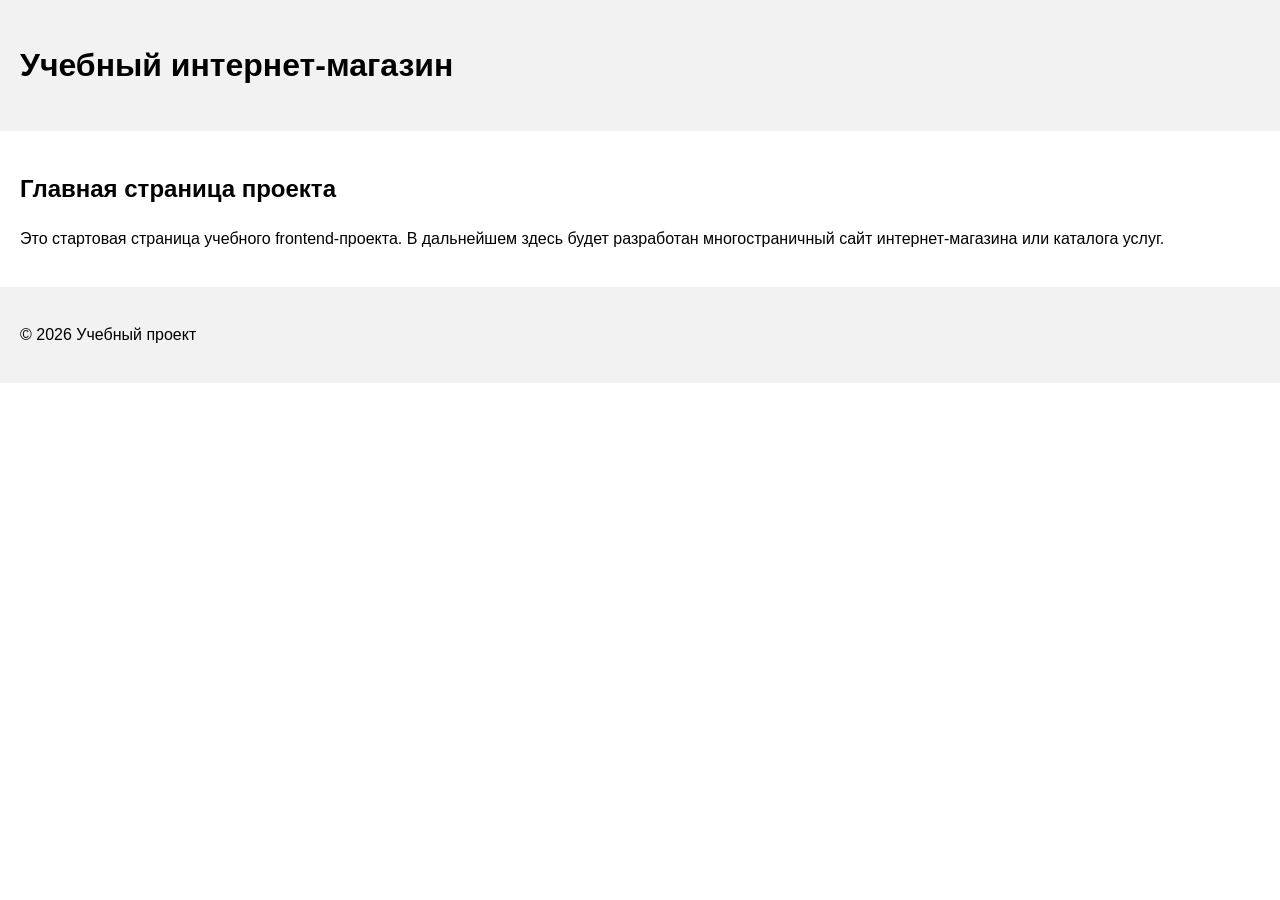
==== index.html @ 248a371c "Структура проекта" ====
<!DOCTYPE html>
<html lang="ru">
<head>
  <meta charset="UTF-8">
  <meta name="viewport" content="width=device-width, initial-scale=1.0">
  <title>Каталог товаров</title>
  <link rel="stylesheet" href="css/style.css">
</head>
<body>
  <header>
    <h1>Учебный интернет-магазин</h1>
  </header>

  <main>
    <section>
      <h2>Главная страница проекта</h2>
      <p>
        Это стартовая страница учебного frontend-проекта.
        В дальнейшем здесь будет разработан многостраничный сайт
        интернет-магазина или каталога услуг.
      </p>
    </section>
  </main>

  <footer>
    <p>&copy; 2026 Учебный проект</p>
  </footer>
</body>
</html>
---- css/style.css ----
body {
  margin: 0;
  font-family: Arial, sans-serif;
  line-height: 1.5;
}

header,
main,
footer {
  padding: 20px;
}

header {
  background-color: #f2f2f2;
}

footer {
  background-color: #f2f2f2;
}
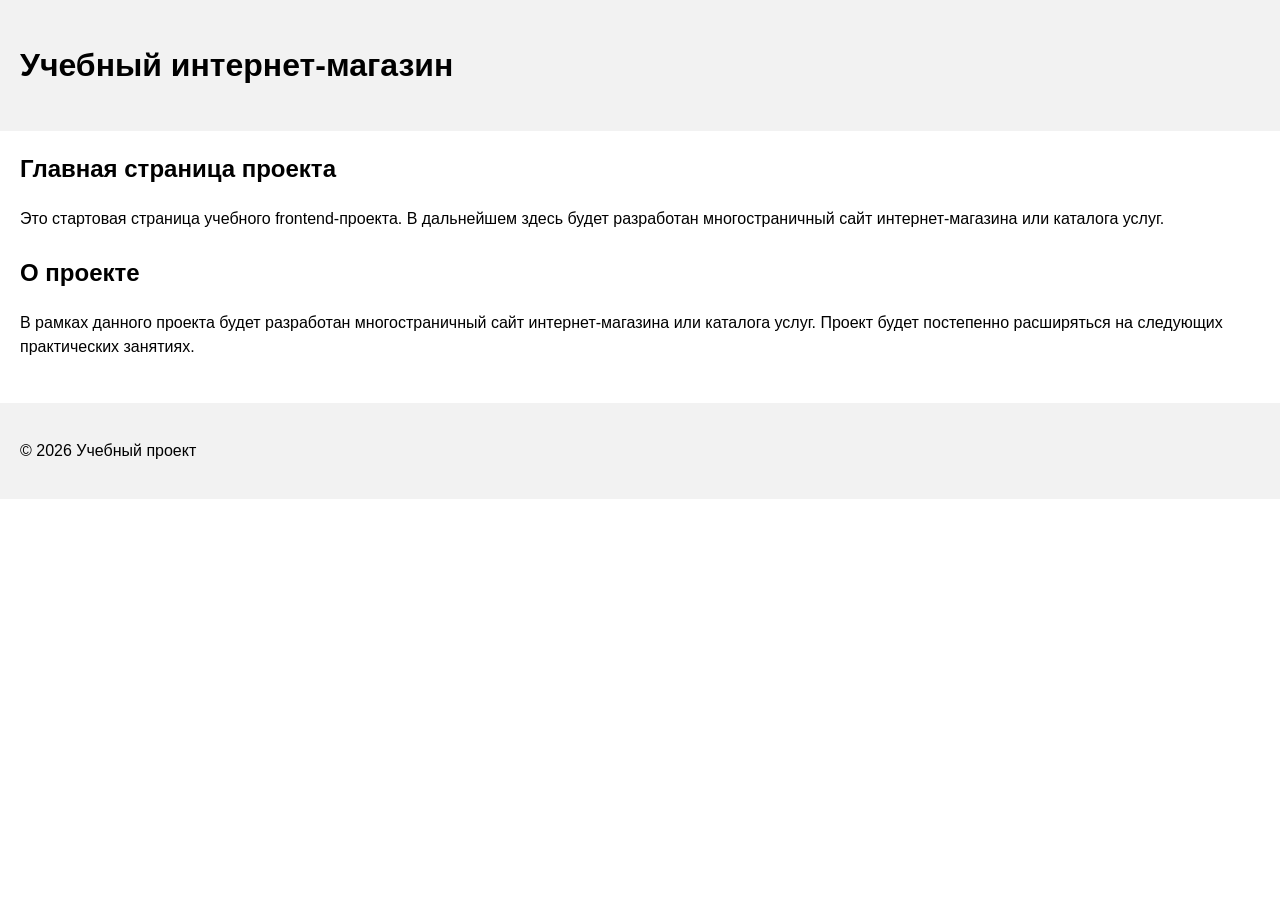
==== commit 1d51e82d: "feat: add project description section" ====
--- a/index.html
+++ b/index.html
@@ -20,6 +20,15 @@
         интернет-магазина или каталога услуг.
       </p>
     </section>
+    <section>
+      <h2>О проекте</h2>
+      <p>
+        В рамках данного проекта будет разработан многостраничный сайт
+        интернет-магазина или каталога услуг. Проект будет постепенно
+        расширяться на следующих практических занятиях.
+      </p>
+    </section>
+
   </main>
 
   <footer>
--- a/css/style.css
+++ b/css/style.css
@@ -14,6 +14,15 @@
   background-color: #f2f2f2;
 }
 
+section {
+  margin-bottom: 24px;
+}
+
+section h2 {
+  margin-top: 0;
+}
+
+
 footer {
   background-color: #f2f2f2;
 }
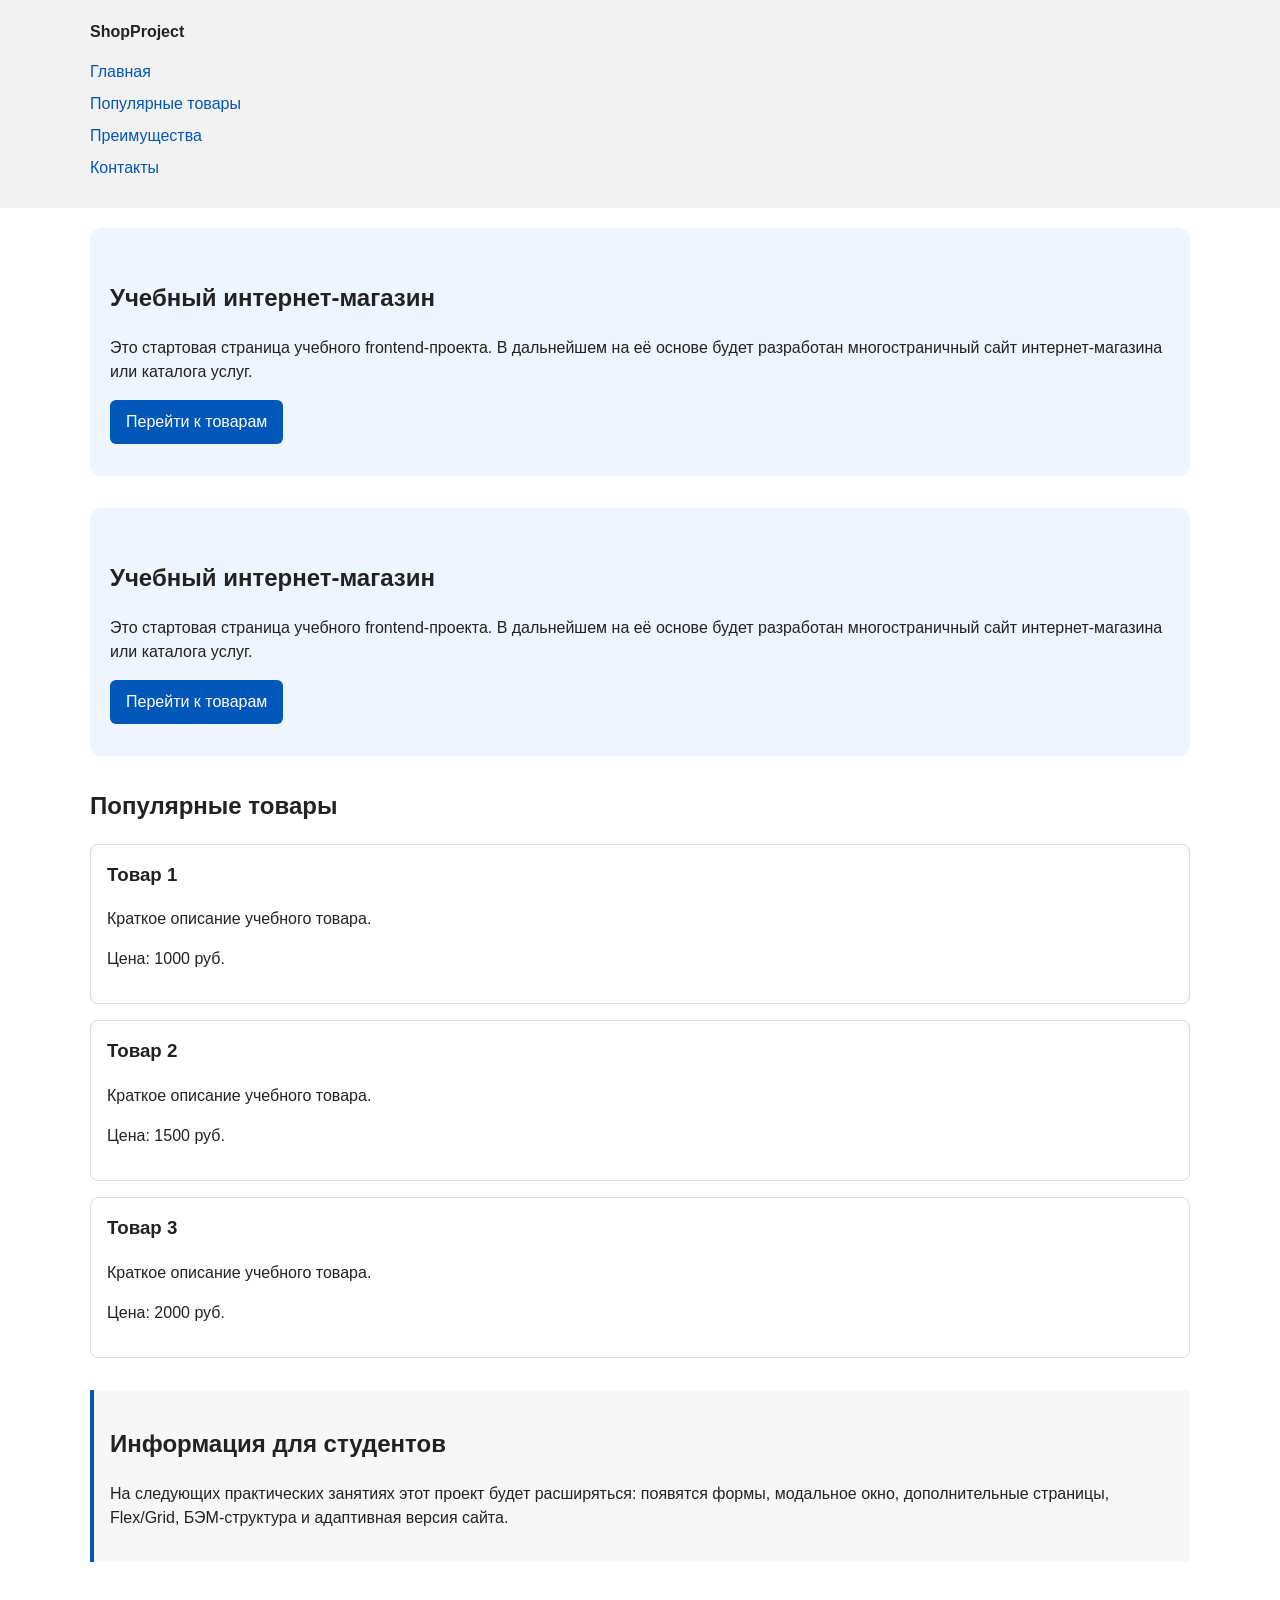
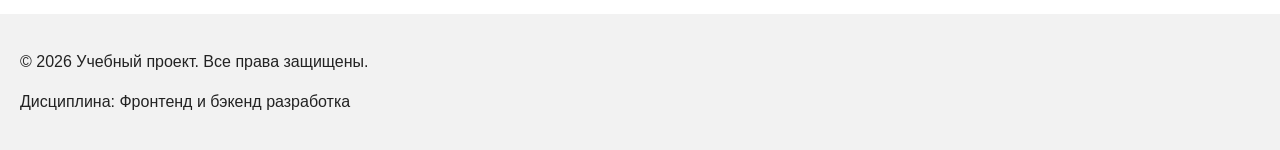
==== commit 9b2d995b: "feat: add semantic HTML structure and base CSS styles" ====
--- a/index.html
+++ b/index.html
@@ -8,31 +8,81 @@
 </head>
 <body>
   <header>
-    <h1>Учебный интернет-магазин</h1>
+  <div class="site-header">
+    <a class="site-logo" href="index.html">ShopProject</a>
+
+    <nav class="site-nav" aria-label="Основная навигация">
+      <ul class="site-nav__list">
+        <li><a href="index.html">Главная</a></li>
+        <li><a href="#popular">Популярные товары</a></li>
+        <li><a href="#advantages">Преимущества</a></li>
+        <li><a href="#contacts">Контакты</a></li>
+      </ul>
+    </nav>
+  </div>
   </header>
 
+
   <main>
-    <section>
-      <h2>Главная страница проекта</h2>
+  <!-- Основное содержимое страницы -->
+    <section class="hero">
+      <h1>Учебный интернет-магазин</h1>
       <p>
         Это стартовая страница учебного frontend-проекта.
-        В дальнейшем здесь будет разработан многостраничный сайт
+        В дальнейшем на её основе будет разработан многостраничный сайт
         интернет-магазина или каталога услуг.
       </p>
+      <a class="button" href="#popular">Перейти к товарам</a>
     </section>
-    <section>
-      <h2>О проекте</h2>
+    <section class="hero">
+      <h1>Учебный интернет-магазин</h1>
       <p>
-        В рамках данного проекта будет разработан многостраничный сайт
-        интернет-магазина или каталога услуг. Проект будет постепенно
-        расширяться на следующих практических занятиях.
+        Это стартовая страница учебного frontend-проекта.
+        В дальнейшем на её основе будет разработан многостраничный сайт
+        интернет-магазина или каталога услуг.
       </p>
+      <a class="button" href="#popular">Перейти к товарам</a>
     </section>
+    <section class="section" id="popular">
+      <h2>Популярные товары</h2>
+
+      <article class="product-card">
+        <h3>Товар 1</h3>
+        <p>Краткое описание учебного товара.</p>
+        <p>Цена: 1000 руб.</p>
+      </article>
+
+      <article class="product-card">
+        <h3>Товар 2</h3>
+        <p>Краткое описание учебного товара.</p>
+        <p>Цена: 1500 руб.</p>
+      </article>
+
+      <article class="product-card">
+        <h3>Товар 3</h3>
+        <p>Краткое описание учебного товара.</p>
+        <p>Цена: 2000 руб.</p>
+      </article>
+    </section>
+    <aside class="aside-info">
+      <h2>Информация для студентов</h2>
+      <p>
+        На следующих практических занятиях этот проект будет расширяться:
+        появятся формы, модальное окно, дополнительные страницы, Flex/Grid,
+        БЭМ-структура и адаптивная версия сайта.
+      </p>
+    </aside>
+
+
+
 
   </main>
 
-  <footer>
-    <p>&copy; 2026 Учебный проект</p>
+
+  <footer id="contacts">
+    <p>&copy; 2026 Учебный проект. Все права защищены.</p>
+    <p>Дисциплина: Фронтенд и бэкенд разработка</p>
   </footer>
+
 </body>
 </html>
--- a/css/style.css
+++ b/css/style.css
@@ -1,28 +1,173 @@
+/* 
+  Универсальное правило для всех элементов.
+  border-box делает расчёт размеров более понятным:
+  width включает content, padding и border.
+*/
+* {
+  box-sizing: border-box;
+}
+
+/*
+  Убираем стандартный внешний отступ браузера у body.
+  Без этого вокруг страницы может появиться белая рамка.
+*/
 body {
   margin: 0;
   font-family: Arial, sans-serif;
   line-height: 1.5;
+  color: #222222;
+  background-color: #ffffff;
 }
 
+
+/*
+  Задаём внутренние отступы для основных областей страницы.
+  Это делает содержимое визуально отделённым от краёв окна браузера.
+*/
 header,
 main,
 footer {
   padding: 20px;
 }
 
+/*
+  Оформляем шапку страницы.
+  Пока используется простой светло-серый фон.
+*/
 header {
   background-color: #f2f2f2;
 }
 
-section {
-  margin-bottom: 24px;
+/*
+  Оформляем подвал страницы тем же фоном,
+  чтобы визуально отделить его от основного содержимого.
+*/
+footer {
+  background-color: #f2f2f2;
 }
 
-section h2 {
+/*
+  Ограничиваем ширину содержимого шапки,
+  чтобы оно не растягивалось слишком сильно на широких экранах.
+*/
+.site-header {
+  max-width: 1100px;
+  margin: 0 auto;
+}
+
+/*
+  Оформляем текстовый логотип.
+*/
+.site-logo {
+  font-weight: bold;
+  text-decoration: none;
+  color: #222222;
+}
+
+/*
+  Убираем стандартные отступы и маркеры списка навигации.
+*/
+.site-nav__list {
+  padding: 0;
+  margin: 16px 0 0;
+  list-style: none;
+}
+
+/*
+  Добавляем расстояние между пунктами меню.
+*/
+.site-nav__list li {
+  margin-bottom: 8px;
+}
+
+/*
+  Оформляем ссылки меню.
+*/
+.site-nav__list a {
+  color: #0057b8;
+  text-decoration: none;
+}
+
+/*
+  При наведении мыши подчёркиваем ссылку.
+  Подробно состояния интерфейса будут рассмотрены в практической работе 1.7.
+*/
+.site-nav__list a:hover {
+  text-decoration: underline;
+}
+
+/*
+  Hero-блок — первый крупный блок страницы.
+  Он визуально отделяется от остальных разделов фоном и отступами.
+*/
+.hero {
+  max-width: 1100px;
+  margin: 0 auto 32px;
+  padding: 32px 20px;
+  background-color: #eef5ff;
+  border-radius: 12px;
+}
+
+/*
+  Общий класс для разделов страницы.
+*/
+.section {
+  max-width: 1100px;
+  margin: 0 auto 32px;
+}
+
+/*
+  Убираем лишний верхний отступ у заголовков разделов.
+*/
+.section h2 {
   margin-top: 0;
 }
 
+/*
+  Карточка товара — самостоятельный блок.
+  На следующих занятиях карточки будут доработаны и выстроены в сетку.
+*/
+.product-card {
+  margin-bottom: 16px;
+  padding: 16px;
+  border: 1px solid #dddddd;
+  border-radius: 8px;
+  background-color: #ffffff;
+}
 
-footer {
-  background-color: #f2f2f2;
+/*
+  Убираем лишний верхний отступ у заголовка карточки.
+*/
+.product-card h3 {
+  margin-top: 0;
 }
+
+/*
+  Пока это обычная ссылка, но визуально она оформляется как кнопка.
+*/
+.button {
+  display: inline-block;
+  padding: 10px 16px;
+  color: #ffffff;
+  background-color: #0057b8;
+  text-decoration: none;
+  border-radius: 6px;
+}
+
+/*
+  Простое состояние наведения для кнопки.
+*/
+.button:hover {
+  background-color: #003f86;
+}
+
+/*
+  Дополнительный информационный блок.
+*/
+.aside-info {
+  max-width: 1100px;
+  margin: 0 auto 32px;
+  padding: 16px;
+  border-left: 4px solid #0057b8;
+  background-color: #f7f7f7;
+}
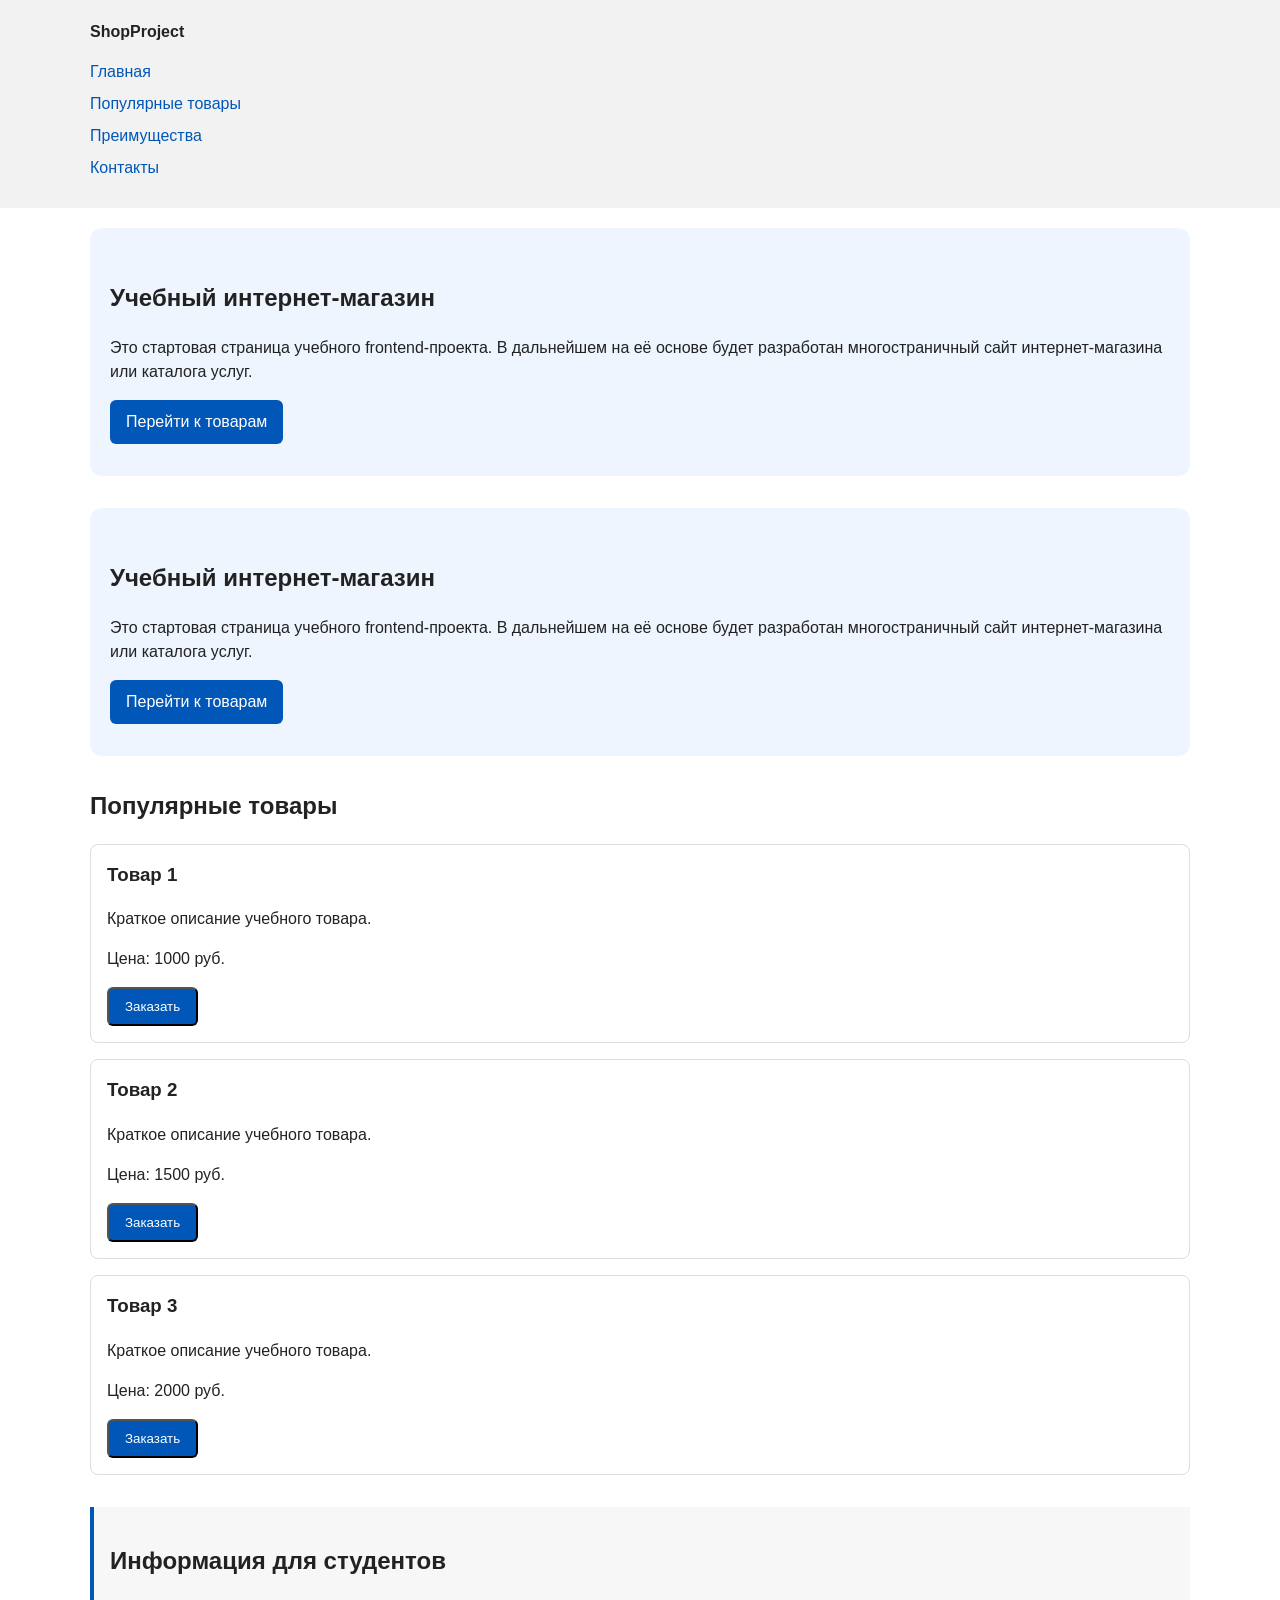
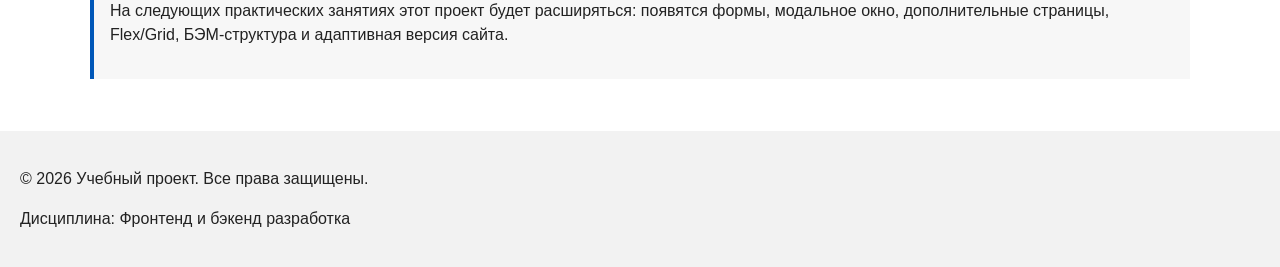
==== commit 1b6b38f1: "feat: add order form modal and validation" ====
--- a/index.html
+++ b/index.html
@@ -3,9 +3,11 @@
 <head>
   <meta charset="UTF-8">
   <meta name="viewport" content="width=device-width, initial-scale=1.0">
-  <title>Каталог товаров</title>
+  <title>Учебный интернет-магазин</title>
   <link rel="stylesheet" href="css/style.css">
+  <script src="js/main.js" defer></script>
 </head>
+
 <body>
   <header>
   <div class="site-header">
@@ -50,18 +52,30 @@
         <h3>Товар 1</h3>
         <p>Краткое описание учебного товара.</p>
         <p>Цена: 1000 руб.</p>
+        <button class="button product-card__button" type="button" data-product="Товар 1">
+          Заказать
+        </button>
+
       </article>
 
       <article class="product-card">
         <h3>Товар 2</h3>
         <p>Краткое описание учебного товара.</p>
         <p>Цена: 1500 руб.</p>
+        <button class="button product-card__button" type="button" data-product="Товар 1">
+          Заказать
+        </button>
+
       </article>
 
       <article class="product-card">
         <h3>Товар 3</h3>
         <p>Краткое описание учебного товара.</p>
         <p>Цена: 2000 руб.</p>
+        <button class="button product-card__button" type="button" data-product="Товар 1">
+          Заказать
+        </button>
+
       </article>
     </section>
     <aside class="aside-info">
@@ -83,6 +97,103 @@
     <p>&copy; 2026 Учебный проект. Все права защищены.</p>
     <p>Дисциплина: Фронтенд и бэкенд разработка</p>
   </footer>
+    <dialog class="order-dialog" id="order-dialog" aria-labelledby="order-dialog-title">
+    <h2 id="order-dialog-title">Оформление заявки</h2>
+
+    <form class="order-form" id="order-form" action="#" method="post" novalidate>
+      <input id="selected-product" name="selected-product" type="hidden">
+
+      <div class="form-field">
+        <label for="order-name">Имя</label>
+        <input
+          id="order-name"
+          name="name"
+          type="text"
+          placeholder="Введите ваше имя"
+          minlength="2"
+          autocomplete="given-name"
+          required
+        >
+      </div>
+
+      <div class="form-field">
+        <label for="order-email">E-mail</label>
+        <input
+          id="order-email"
+          name="email"
+          type="email"
+          placeholder="example@mail.ru"
+          autocomplete="email"
+          required
+        >
+      </div>
+
+      <div class="form-field">
+        <label for="order-phone">Телефон</label>
+        <input
+          id="order-phone"
+          name="phone"
+          type="tel"
+          inputmode="tel"
+          placeholder="+7 (900) 000-00-00"
+          pattern="^\+7 \(\d{3}\) \d{3}-\d{2}-\d{2}$"
+          required
+        >
+        <small>Формат: +7 (900) 000-00-00</small>
+      </div>
+
+      <div class="form-field">
+        <label for="order-date">Дата связи</label>
+        <input
+          id="order-date"
+          name="date"
+          type="date"
+        >
+      </div>
+
+      <div class="form-field">
+        <label for="order-topic">Тема заявки</label>
+        <select id="order-topic" name="topic" required>
+          <option value="">Выберите тему</option>
+          <option value="product">Заказ товара</option>
+          <option value="consultation">Консультация</option>
+          <option value="delivery">Доставка</option>
+        </select>
+      </div>
+
+      <div class="form-field">
+        <label for="order-comment">Комментарий</label>
+        <textarea
+          id="order-comment"
+          name="comment"
+          rows="4"
+          placeholder="Укажите дополнительную информацию"
+        ></textarea>
+      </div>
+
+      <div class="form-field form-field--checkbox">
+        <label>
+          <input
+            id="order-agreement"
+            name="agreement"
+            type="checkbox"
+            required
+          >
+          Я согласен на обработку данных
+        </label>
+      </div>
+
+      <div class="form-actions">
+        <button type="button" id="close-order-dialog">Закрыть</button>
+        <button type="submit">Отправить заявку</button>
+      </div>
+    </form>
+  </dialog>
+
+  <p class="success-message" id="success-message" hidden>
+    Форма успешно отправлена!
+  </p>
+
 
 </body>
 </html>
--- a/css/style.css
+++ b/css/style.css
@@ -171,3 +171,105 @@
   border-left: 4px solid #0057b8;
   background-color: #f7f7f7;
 }
+
+/*
+  Модальное окно.
+  Элемент dialog сам умеет открываться поверх страницы.
+*/
+.order-dialog {
+  width: min(100% - 32px, 560px);
+  padding: 24px;
+  border: none;
+  border-radius: 12px;
+}
+
+/*
+  Затемнение фона за модальным окном.
+*/
+.order-dialog::backdrop {
+  background-color: rgba(0, 0, 0, 0.5);
+}
+
+/*
+  Поле формы.
+  Каждый блок получает нижний отступ.
+*/
+.form-field {
+  margin-bottom: 16px;
+}
+
+/*
+  Подпись поля.
+*/
+.form-field label {
+  display: block;
+  margin-bottom: 6px;
+}
+
+/*
+  Основные поля формы.
+*/
+.form-field input,
+.form-field select,
+.form-field textarea {
+  width: 100%;
+  padding: 10px 12px;
+  border: 1px solid #cccccc;
+  border-radius: 6px;
+  font: inherit;
+}
+
+/*
+  Checkbox не должен занимать всю ширину.
+*/
+.form-field input[type="checkbox"] {
+  width: auto;
+}
+
+/*
+  Подсказка под полем телефона.
+*/
+.form-field small {
+  display: block;
+  margin-top: 4px;
+  color: #666666;
+}
+
+/*
+  Видимый фокус для клавиатурной навигации.
+*/
+.form-field input:focus-visible,
+.form-field select:focus-visible,
+.form-field textarea:focus-visible,
+.form-actions button:focus-visible {
+  outline: 2px solid #0057b8;
+  outline-offset: 2px;
+}
+
+/*
+  Подсветка ошибочных полей.
+  Атрибут aria-invalid будет добавляться через JavaScript.
+*/
+[aria-invalid="true"] {
+  border-color: #b00020;
+}
+
+/*
+  Кнопки формы.
+*/
+.form-actions {
+  display: flex;
+  gap: 12px;
+  margin-top: 20px;
+}
+
+/*
+  Сообщение об успешной отправке.
+*/
+.success-message {
+  max-width: 1100px;
+  margin: 24px auto;
+  padding: 16px;
+  border-left: 4px solid #168a2f;
+  background-color: #eefaf0;
+}
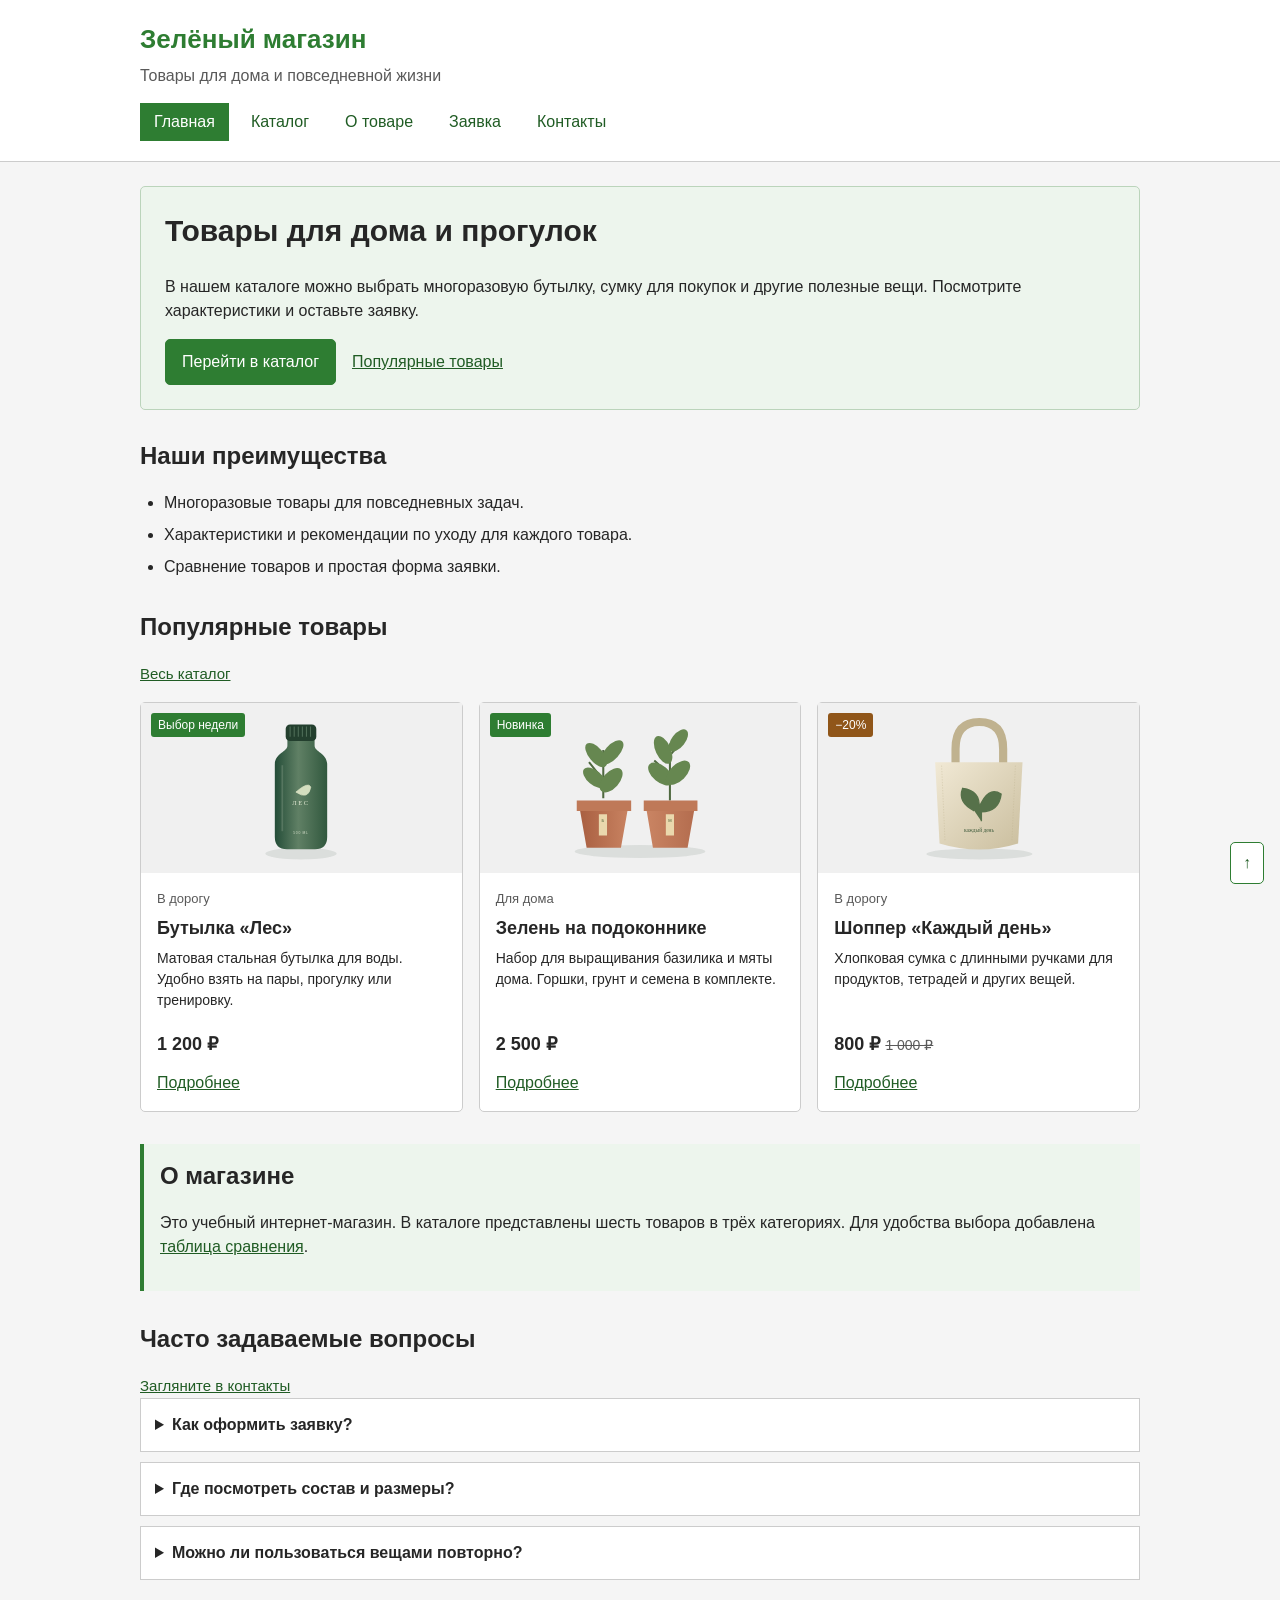
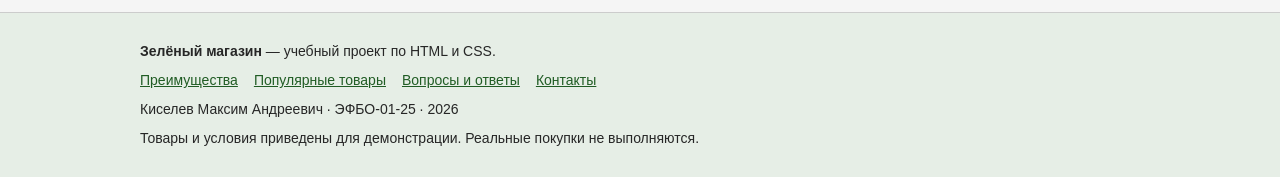
==== commit 2b7c71a0: "Добавлен сайт для контрольной работы №1" ====
--- a/index.html
+++ b/index.html
@@ -1,199 +1,160 @@
 <!DOCTYPE html>
 <html lang="ru">
-<head>
-  <meta charset="UTF-8">
-  <meta name="viewport" content="width=device-width, initial-scale=1.0">
-  <title>Учебный интернет-магазин</title>
-  <link rel="stylesheet" href="css/style.css">
-  <script src="js/main.js" defer></script>
-</head>
-
-<body>
-  <header>
-  <div class="site-header">
-    <a class="site-logo" href="index.html">ShopProject</a>
-
-    <nav class="site-nav" aria-label="Основная навигация">
-      <ul class="site-nav__list">
-        <li><a href="index.html">Главная</a></li>
-        <li><a href="#popular">Популярные товары</a></li>
-        <li><a href="#advantages">Преимущества</a></li>
-        <li><a href="#contacts">Контакты</a></li>
-      </ul>
-    </nav>
-  </div>
-  </header>
-
-
-  <main>
-  <!-- Основное содержимое страницы -->
-    <section class="hero">
-      <h1>Учебный интернет-магазин</h1>
-      <p>
-        Это стартовая страница учебного frontend-проекта.
-        В дальнейшем на её основе будет разработан многостраничный сайт
-        интернет-магазина или каталога услуг.
-      </p>
-      <a class="button" href="#popular">Перейти к товарам</a>
-    </section>
-    <section class="hero">
-      <h1>Учебный интернет-магазин</h1>
-      <p>
-        Это стартовая страница учебного frontend-проекта.
-        В дальнейшем на её основе будет разработан многостраничный сайт
-        интернет-магазина или каталога услуг.
-      </p>
-      <a class="button" href="#popular">Перейти к товарам</a>
-    </section>
-    <section class="section" id="popular">
-      <h2>Популярные товары</h2>
-
-      <article class="product-card">
-        <h3>Товар 1</h3>
-        <p>Краткое описание учебного товара.</p>
-        <p>Цена: 1000 руб.</p>
-        <button class="button product-card__button" type="button" data-product="Товар 1">
-          Заказать
-        </button>
-
-      </article>
-
-      <article class="product-card">
-        <h3>Товар 2</h3>
-        <p>Краткое описание учебного товара.</p>
-        <p>Цена: 1500 руб.</p>
-        <button class="button product-card__button" type="button" data-product="Товар 1">
-          Заказать
-        </button>
-
-      </article>
-
-      <article class="product-card">
-        <h3>Товар 3</h3>
-        <p>Краткое описание учебного товара.</p>
-        <p>Цена: 2000 руб.</p>
-        <button class="button product-card__button" type="button" data-product="Товар 1">
-          Заказать
-        </button>
-
-      </article>
-    </section>
-    <aside class="aside-info">
-      <h2>Информация для студентов</h2>
-      <p>
-        На следующих практических занятиях этот проект будет расширяться:
-        появятся формы, модальное окно, дополнительные страницы, Flex/Grid,
-        БЭМ-структура и адаптивная версия сайта.
-      </p>
-    </aside>
-
-
-
-
-  </main>
-
-
-  <footer id="contacts">
-    <p>&copy; 2026 Учебный проект. Все права защищены.</p>
-    <p>Дисциплина: Фронтенд и бэкенд разработка</p>
-  </footer>
-    <dialog class="order-dialog" id="order-dialog" aria-labelledby="order-dialog-title">
-    <h2 id="order-dialog-title">Оформление заявки</h2>
-
-    <form class="order-form" id="order-form" action="#" method="post" novalidate>
-      <input id="selected-product" name="selected-product" type="hidden">
-
-      <div class="form-field">
-        <label for="order-name">Имя</label>
-        <input
-          id="order-name"
-          name="name"
-          type="text"
-          placeholder="Введите ваше имя"
-          minlength="2"
-          autocomplete="given-name"
-          required
-        >
+  <head>
+    <meta charset="UTF-8">
+    <meta name="viewport" content="width=device-width, initial-scale=1.0">
+    <meta name="description" content="Многоразовые бутылки, сумки и вещи для дома. Учебный HTML/CSS-магазин с каталогом, характеристиками и формой заявки.">
+    <meta name="theme-color" content="#2e7d32">
+    <title>Главная — Зелёный магазин</title>
+    <link rel="icon" href="images/favicon.svg" type="image/svg+xml">
+    <link rel="stylesheet" href="css/style.css">
+    <script src="js/main.js" defer></script>
+  </head>
+  <body id="top">
+    <a class="skip-link" href="#main">Перейти к содержимому</a>
+    <header class="site-header">
+      <div class="container site-header__inner">
+        <a class="site-header__logo" href="index.html">Зелёный магазин</a>
+        <p class="site-header__description">Товары для дома и повседневной жизни</p>
+        <nav class="site-nav" aria-label="Основная навигация">
+          <ul class="site-nav__list">
+            <li class="site-nav__item">
+              <a class="site-nav__link site-nav__link--active" href="index.html" aria-current="page">Главная</a>
+            </li>
+            <li class="site-nav__item">
+              <a class="site-nav__link" href="catalog.html">Каталог</a>
+            </li>
+            <li class="site-nav__item">
+              <a class="site-nav__link" href="product.html">О товаре</a>
+            </li>
+            <li class="site-nav__item">
+              <a class="site-nav__link" href="order.html">Заявка</a>
+            </li>
+            <li class="site-nav__item">
+              <a class="site-nav__link" href="contacts.html">Контакты</a>
+            </li>
+          </ul>
+        </nav>
       </div>
-
-      <div class="form-field">
-        <label for="order-email">E-mail</label>
-        <input
-          id="order-email"
-          name="email"
-          type="email"
-          placeholder="example@mail.ru"
-          autocomplete="email"
-          required
-        >
+    </header>
+    <main class="container" id="main">
+      <section class="hero" aria-labelledby="hero-title">
+        <h1 id="hero-title">Товары для дома и прогулок</h1>
+        <p>В нашем каталоге можно выбрать многоразовую бутылку, сумку для покупок и другие полезные вещи. Посмотрите характеристики и оставьте заявку.</p>
+        <div class="hero__actions">
+          <a class="button" href="catalog.html">Перейти в каталог</a>
+          <a href="#popular">Популярные товары</a>
+        </div>
+      </section>
+      <section class="advantages" id="advantages">
+        <h2>Наши преимущества</h2>
+        <ul class="advantages__list">
+          <li>Многоразовые товары для повседневных задач.</li>
+          <li>Характеристики и рекомендации по уходу для каждого товара.</li>
+          <li>Сравнение товаров и простая форма заявки.</li>
+        </ul>
+      </section>
+      <section class="section" id="popular">
+        <div class="section__heading">
+          <div>
+            <h2>Популярные товары</h2>
+          </div>
+          <a class="text-link" href="catalog.html">Весь каталог </a>
+        </div>
+        <div class="products-grid">
+          <article class="product-card">
+            <a class="product-card__picture" href="product.html#bottle" tabindex="-1" aria-hidden="true">
+              <span class="product-card__badge">Выбор недели</span>
+              <img class="product-card__image" src="images/bottle.svg" alt="" width="600" height="500" loading="lazy">
+            </a>
+            <div class="product-card__body">
+              <p class="product-card__category">В дорогу</p>
+              <h3 class="product-card__title">
+                <a href="product.html#bottle">Бутылка «Лес»</a>
+              </h3>
+              <p class="product-card__description">Матовая стальная бутылка для воды. Удобно взять на пары, прогулку или тренировку.</p>
+              <div class="product-card__bottom">
+                <p class="product-card__price">1 200 ₽ </p>
+                <a class="product-card__link" href="product.html#bottle" aria-label="Подробнее: Бутылка «Лес»">Подробнее </a>
+              </div>
+            </div>
+          </article>
+          <article class="product-card">
+            <a class="product-card__picture" href="product.html#kit" tabindex="-1" aria-hidden="true">
+              <span class="product-card__badge">Новинка</span>
+              <img class="product-card__image" src="images/kit.svg" alt="" width="600" height="500" loading="lazy">
+            </a>
+            <div class="product-card__body">
+              <p class="product-card__category">Для дома</p>
+              <h3 class="product-card__title">
+                <a href="product.html#kit">Зелень на подоконнике</a>
+              </h3>
+              <p class="product-card__description">Набор для выращивания базилика и мяты дома. Горшки, грунт и семена в комплекте.</p>
+              <div class="product-card__bottom">
+                <p class="product-card__price">2 500 ₽ </p>
+                <a class="product-card__link" href="product.html#kit" aria-label="Подробнее: Зелень на подоконнике">Подробнее </a>
+              </div>
+            </div>
+          </article>
+          <article class="product-card product-card--discount">
+            <a class="product-card__picture" href="product.html#bag" tabindex="-1" aria-hidden="true">
+              <span class="product-card__badge">−20%</span>
+              <img class="product-card__image" src="images/bag.svg" alt="" width="600" height="500" loading="lazy">
+            </a>
+            <div class="product-card__body">
+              <p class="product-card__category">В дорогу</p>
+              <h3 class="product-card__title">
+                <a href="product.html#bag">Шоппер «Каждый день»</a>
+              </h3>
+              <p class="product-card__description">Хлопковая сумка с длинными ручками для продуктов, тетрадей и других вещей.</p>
+              <div class="product-card__bottom">
+                <p class="product-card__price">800 ₽ <del class="product-card__old-price">1 000 ₽</del>
+                </p>
+                <a class="product-card__link" href="product.html#bag" aria-label="Подробнее: Шоппер «Каждый день»">Подробнее </a>
+              </div>
+            </div>
+          </article>
+        </div>
+      </section>
+      <aside class="about" id="about">
+        <h2>О магазине</h2>
+        <p>Это учебный интернет-магазин. В каталоге представлены шесть товаров в трёх категориях. Для удобства выбора добавлена <a href="catalog.html#comparison">таблица сравнения</a>.</p>
+      </aside>
+      <section class="section faq" id="faq">
+        <div>
+          <h2>Часто задаваемые вопросы</h2>
+          <a class="text-link" href="contacts.html">Загляните в контакты</a>
+        </div>
+        <div class="faq__list">
+          <details class="faq__item">
+            <summary class="faq__question">Как оформить заявку?</summary>
+            <p>Откройте страницу «Заявка», выберите товар и заполните поля. Браузер проверит данные и покажет демонстрационное подтверждение. Покупки на этом учебном сайте не выполняются.</p>
+          </details>
+          <details class="faq__item">
+            <summary class="faq__question">Где посмотреть состав и размеры?</summary>
+            <p>Нажмите «Подробнее» у нужного товара. На странице есть описание, таблица характеристик и рекомендации по уходу.</p>
+          </details>
+          <details class="faq__item">
+            <summary class="faq__question">Можно ли пользоваться вещами повторно?</summary>
+            <p>Да, все товары в подборке рассчитаны на повторное использование. Срок службы зависит от ухода: хлопок стирают при невысокой температуре, а дерево и бамбук не замачивают.</p>
+          </details>
+        </div>
+      </section>
+    </main>
+    <footer class="site-footer" id="contacts">
+      <div class="container">
+        <p>
+          <strong>Зелёный магазин</strong> — учебный проект по HTML и CSS.</p>
+        <nav class="site-footer__nav" aria-label="Разделы главной">
+          <a href="index.html#advantages">Преимущества</a>
+          <a href="index.html#popular">Популярные товары</a>
+          <a href="index.html#faq">Вопросы и ответы</a>
+          <a href="contacts.html">Контакты</a>
+        </nav>
+        <p>Киселев Максим Андреевич · ЭФБО-01-25 · 2026</p>
+        <p>Товары и условия приведены для демонстрации. Реальные покупки не выполняются.</p>
       </div>
-
-      <div class="form-field">
-        <label for="order-phone">Телефон</label>
-        <input
-          id="order-phone"
-          name="phone"
-          type="tel"
-          inputmode="tel"
-          placeholder="+7 (900) 000-00-00"
-          pattern="^\+7 \(\d{3}\) \d{3}-\d{2}-\d{2}$"
-          required
-        >
-        <small>Формат: +7 (900) 000-00-00</small>
-      </div>
-
-      <div class="form-field">
-        <label for="order-date">Дата связи</label>
-        <input
-          id="order-date"
-          name="date"
-          type="date"
-        >
-      </div>
-
-      <div class="form-field">
-        <label for="order-topic">Тема заявки</label>
-        <select id="order-topic" name="topic" required>
-          <option value="">Выберите тему</option>
-          <option value="product">Заказ товара</option>
-          <option value="consultation">Консультация</option>
-          <option value="delivery">Доставка</option>
-        </select>
-      </div>
-
-      <div class="form-field">
-        <label for="order-comment">Комментарий</label>
-        <textarea
-          id="order-comment"
-          name="comment"
-          rows="4"
-          placeholder="Укажите дополнительную информацию"
-        ></textarea>
-      </div>
-
-      <div class="form-field form-field--checkbox">
-        <label>
-          <input
-            id="order-agreement"
-            name="agreement"
-            type="checkbox"
-            required
-          >
-          Я согласен на обработку данных
-        </label>
-      </div>
-
-      <div class="form-actions">
-        <button type="button" id="close-order-dialog">Закрыть</button>
-        <button type="submit">Отправить заявку</button>
-      </div>
-    </form>
-  </dialog>
-
-  <p class="success-message" id="success-message" hidden>
-    Форма успешно отправлена!
-  </p>
-
-
-</body>
+    </footer>
+    <a class="back-to-top" href="#top" aria-label="Вернуться наверх">↑</a>
+  </body>
 </html>
--- a/css/style.css
+++ b/css/style.css
@@ -1,275 +1,301 @@
-/* 
-  Универсальное правило для всех элементов.
-  border-box делает расчёт размеров более понятным:
-  width включает content, padding и border.
-*/
-* {
-  box-sizing: border-box;
-}
-
-/*
-  Убираем стандартный внешний отступ браузера у body.
-  Без этого вокруг страницы может появиться белая рамка.
-*/
+:root {
+  --color-primary: #2e7d32;
+  --color-primary-dark: #205c24;
+  --color-bg: #f5f5f5;
+  --color-text: #262626;
+  --color-muted: #595959;
+  --color-border: #cccccc;
+  --color-light: #edf5ed;
+  --space-sm: 8px;
+  --space-md: 16px;
+  --space-lg: 24px;
+  --radius: 5px;
+}
+
+* { box-sizing: border-box; }
 body {
   margin: 0;
   font-family: Arial, sans-serif;
+  font-size: 16px;
   line-height: 1.5;
-  color: #222222;
-  background-color: #ffffff;
-}
-
-
-/*
-  Задаём внутренние отступы для основных областей страницы.
-  Это делает содержимое визуально отделённым от краёв окна браузера.
-*/
-header,
-main,
-footer {
-  padding: 20px;
-}
-
-/*
-  Оформляем шапку страницы.
-  Пока используется простой светло-серый фон.
-*/
-header {
-  background-color: #f2f2f2;
-}
-
-/*
-  Оформляем подвал страницы тем же фоном,
-  чтобы визуально отделить его от основного содержимого.
-*/
-footer {
-  background-color: #f2f2f2;
-}
-
-/*
-  Ограничиваем ширину содержимого шапки,
-  чтобы оно не растягивалось слишком сильно на широких экранах.
-*/
-.site-header {
-  max-width: 1100px;
+  color: var(--color-text);
+  background: var(--color-bg);
+}
+h1, h2, h3 { line-height: 1.3; }
+h1 { font-size: 30px; }
+h2 { font-size: 24px; }
+h3 { font-size: 18px; }
+a { color: var(--color-primary-dark); }
+a:hover { text-decoration: none; }
+img { max-width: 100%; height: auto; }
+button, input, select, textarea { font: inherit; }
+[id] { scroll-margin-top: 20px; }
+.container {
+  max-width: 1040px;
   margin: 0 auto;
-}
-
-/*
-  Оформляем текстовый логотип.
-*/
-.site-logo {
-  font-weight: bold;
-  text-decoration: none;
-  color: #222222;
-}
-
-/*
-  Убираем стандартные отступы и маркеры списка навигации.
-*/
-.site-nav__list {
-  padding: 0;
-  margin: 16px 0 0;
-  list-style: none;
-}
-
-/*
-  Добавляем расстояние между пунктами меню.
-*/
-.site-nav__list li {
-  margin-bottom: 8px;
-}
-
-/*
-  Оформляем ссылки меню.
-*/
-.site-nav__list a {
-  color: #0057b8;
-  text-decoration: none;
-}
-
-/*
-  При наведении мыши подчёркиваем ссылку.
-  Подробно состояния интерфейса будут рассмотрены в практической работе 1.7.
-*/
-.site-nav__list a:hover {
+  padding: 0 20px;
+}
+.section { margin: 32px 0; }
+.section__heading { margin-bottom: var(--space-md); }
+.text-link { font-size: 15px; }
+.text-button {
+  padding: 8px;
+  border: 0;
+  color: var(--color-primary-dark);
+  background: transparent;
   text-decoration: underline;
-}
-
-/*
-  Hero-блок — первый крупный блок страницы.
-  Он визуально отделяется от остальных разделов фоном и отступами.
-*/
-.hero {
-  max-width: 1100px;
-  margin: 0 auto 32px;
-  padding: 32px 20px;
-  background-color: #eef5ff;
-  border-radius: 12px;
-}
-
-/*
-  Общий класс для разделов страницы.
-*/
-.section {
-  max-width: 1100px;
-  margin: 0 auto 32px;
-}
-
-/*
-  Убираем лишний верхний отступ у заголовков разделов.
-*/
-.section h2 {
-  margin-top: 0;
-}
-
-/*
-  Карточка товара — самостоятельный блок.
-  На следующих занятиях карточки будут доработаны и выстроены в сетку.
-*/
-.product-card {
-  margin-bottom: 16px;
-  padding: 16px;
-  border: 1px solid #dddddd;
-  border-radius: 8px;
-  background-color: #ffffff;
-}
-
-/*
-  Убираем лишний верхний отступ у заголовка карточки.
-*/
-.product-card h3 {
-  margin-top: 0;
-}
-
-/*
-  Пока это обычная ссылка, но визуально она оформляется как кнопка.
-*/
+  cursor: pointer;
+}
 .button {
   display: inline-block;
   padding: 10px 16px;
-  color: #ffffff;
-  background-color: #0057b8;
+  border: 1px solid var(--color-primary);
+  border-radius: var(--radius);
+  color: white;
+  background: var(--color-primary);
   text-decoration: none;
-  border-radius: 6px;
-}
-
-/*
-  Простое состояние наведения для кнопки.
-*/
-.button:hover {
-  background-color: #003f86;
-}
-
-/*
-  Дополнительный информационный блок.
-*/
-.aside-info {
-  max-width: 1100px;
-  margin: 0 auto 32px;
-  padding: 16px;
-  border-left: 4px solid #0057b8;
-  background-color: #f7f7f7;
-}
-
-/*
-  Модальное окно.
-  Элемент dialog сам умеет открываться поверх страницы.
-*/
-.order-dialog {
-  width: min(100% - 32px, 560px);
-  padding: 24px;
-  border: none;
-  border-radius: 12px;
-}
-
-/*
-  Затемнение фона за модальным окном.
-*/
-.order-dialog::backdrop {
-  background-color: rgba(0, 0, 0, 0.5);
-}
-
-/*
-  Поле формы.
-  Каждый блок получает нижний отступ.
-*/
-.form-field {
-  margin-bottom: 16px;
-}
-
-/*
-  Подпись поля.
-*/
-.form-field label {
+  cursor: pointer;
+}
+.button:hover { background: var(--color-primary-dark); }
+.button:active:not(:disabled) { background: #17451b; }
+.button:disabled { opacity: 0.55; cursor: not-allowed; }
+.button:disabled:hover { background: var(--color-primary); }
+:focus-visible {
+  outline: 3px solid var(--color-primary-dark);
+  outline-offset: 3px;
+}
+.skip-link { position: fixed; top: -100px; left: 10px; z-index: 30; }
+.skip-link:focus { top: 10px; padding: 10px; background: white; }
+
+
+.site-header {
+  padding: 20px 0;
+  border-bottom: 1px solid var(--color-border);
+  background: white;
+}
+.site-header__logo {
+  color: var(--color-primary);
+  font-size: 26px;
+  font-weight: bold;
+  text-decoration: none;
+}
+.site-header__description { margin: 5px 0 15px; color: var(--color-muted); }
+.site-nav__list {
+  display: flex;
+  flex-wrap: wrap;
+  gap: var(--space-sm);
+  margin: 0;
+  padding: 0;
+  list-style: none;
+}
+.site-nav__link { display: block; padding: 7px 14px; text-decoration: none; }
+.site-nav__link:hover { background: var(--color-light); }
+.site-nav__link--active { background: var(--color-primary); color: white; }
+.site-nav__link--active:hover { background: var(--color-primary-dark); }
+
+
+.hero {
+  margin-top: var(--space-lg);
+  padding: var(--space-lg);
+  border: 1px solid #bbd4bb;
+  border-radius: var(--radius);
+  background: var(--color-light);
+}
+.hero h1 { margin-top: 0; }
+.hero__actions { display: flex; flex-wrap: wrap; align-items: center; gap: var(--space-md); }
+.advantages { margin: 30px 0; }
+.advantages__list { padding-left: 24px; }
+.advantages__list li { margin-bottom: var(--space-sm); }
+.about, .notice {
+  padding: var(--space-md);
+  border-left: 4px solid var(--color-primary);
+  background: var(--color-light);
+  margin: var(--space-lg) 0;
+}
+.about h2, .notice h2 { margin-top: 0; }
+.faq__item {
+  padding: 14px;
+  margin-bottom: 10px;
+  border: 1px solid var(--color-border);
+  background: white;
+}
+.faq__question { cursor: pointer; font-weight: bold; }
+.faq__item p { margin-bottom: 0; }
+
+
+.products-grid {
+  display: grid;
+  grid-template-columns: repeat(3, minmax(0, 1fr));
+  gap: var(--space-md);
+}
+.product-card {
+  display: flex;
+  flex-direction: column;
+  border: 1px solid var(--color-border);
+  border-radius: var(--radius);
+  background: white;
+  min-width: 0;
+}
+.product-card:hover { border-color: var(--color-primary); }
+.product-card__picture { position: relative; display: block; background: #f0f0f0; }
+.product-card__image { display: block; width: 100%; height: 170px; object-fit: contain; }
+.product-card__badge {
+  position: absolute;
+  top: 10px;
+  left: 10px;
+  padding: 3px 7px;
+  border-radius: 3px;
+  background: var(--color-primary);
+  color: white;
+  font-size: 12px;
+}
+.product-card--discount .product-card__badge { background: #905619; }
+.product-card__body { display: flex; flex-direction: column; flex: 1; padding: var(--space-md); }
+.product-card__category { margin: 0; color: var(--color-muted); font-size: 13px; }
+.product-card__title { margin: 8px 0; }
+.product-card__title a { color: var(--color-text); text-decoration: none; }
+.product-card__description { margin: 0 0 12px; font-size: 14px; }
+.product-card__bottom { margin-top: auto; }
+.product-card__price { margin: 8px 0; font-size: 18px; font-weight: bold; }
+.product-card__old-price { color: var(--color-muted); font-size: 14px; font-weight: normal; }
+.product-card__link { display: inline-block; margin-top: 5px; }
+
+
+.breadcrumbs { margin-top: var(--space-md); font-size: 14px; }
+.breadcrumbs__list { display: flex; gap: 10px; list-style: none; margin: 0; padding: 0; }
+.breadcrumbs__list li + li::before { content: '/'; margin-right: 10px; }
+.page-heading { margin: 24px 0; }
+.catalog-layout {
+  display: grid;
+  grid-template-columns: 210px minmax(0, 1fr);
+  grid-template-areas: 'filters products';
+  gap: var(--space-lg);
+  align-items: start;
+}
+.catalog-filters {
+  grid-area: filters;
+  position: sticky;
+  top: 20px;
+  padding: var(--space-md);
+  border: 1px solid var(--color-border);
+  background: white;
+}
+.catalog-filters h2 { margin-top: 0; font-size: 20px; }
+.category-nav { display: flex; flex-direction: column; gap: 10px; margin-bottom: 20px; }
+.category-nav a { display: flex; justify-content: space-between; }
+.catalog-filters__group { margin: 0 0 16px; padding: 10px; border: 1px solid var(--color-border); }
+.catalog-filters__group label { display: block; margin: 8px 0; }
+.catalog-filters__note { font-size: 13px; color: var(--color-muted); }
+.catalog-products { grid-area: products; min-width: 0; }
+.catalog-products__intro { margin-bottom: 20px; }
+.catalog-products__intro a { display: block; }
+.catalog-category { margin-bottom: 28px; }
+.catalog-category h2 { font-size: 22px; }
+.products-grid--catalog { grid-template-columns: repeat(2, minmax(0, 1fr)); }
+
+
+.table-wrap { overflow-x: auto; }
+.data-table { width: 100%; border-collapse: collapse; background: white; font-size: 14px; }
+.data-table caption { padding: 10px 0; text-align: left; font-weight: bold; }
+.data-table th, .data-table td { border: 1px solid var(--color-border); padding: 10px; text-align: left; }
+.data-table thead { background: var(--color-light); }
+.data-table tbody th { font-weight: normal; }
+.data-table tbody tr:nth-child(even) { background: #f8f8f8; }
+.product-tabs { display: flex; flex-wrap: wrap; gap: 10px 18px; }
+.product-detail {
+  display: grid;
+  grid-template-columns: 240px minmax(0, 1fr);
+  gap: var(--space-lg);
+  margin: 24px 0;
+  padding: var(--space-lg);
+  border: 1px solid var(--color-border);
+  background: white;
+}
+.product-detail:target { border-color: var(--color-primary); }
+.product-detail__visual { position: relative; align-self: start; background: #f0f0f0; }
+.product-detail__visual img { display: block; width: 100%; height: 220px; object-fit: contain; }
+.product-detail__content { min-width: 0; }
+.product-detail__content h2 { margin-top: 0; }
+.product-detail__price { font-size: 22px; font-weight: bold; }
+.product-detail__price del { font-size: 16px; font-weight: normal; color: var(--color-muted); }
+.product-detail__actions { display: flex; flex-wrap: wrap; gap: 12px; margin-bottom: 16px; }
+
+
+.order-layout { max-width: 760px; margin-bottom: 30px; }
+.order-form { padding: var(--space-lg); border: 1px solid var(--color-border); background: white; }
+.order-form__group { margin: 0 0 20px; padding: 16px; border: 1px solid var(--color-border); min-width: 0; }
+.order-form__group legend { font-weight: bold; padding: 0 5px; }
+.order-form__field { margin-bottom: 14px; }
+.order-form__field label { display: block; margin-bottom: 5px; }
+.order-form__field input, .order-form__field select, .order-form__field textarea {
   display: block;
-  margin-bottom: 6px;
-}
-
-/*
-  Основные поля формы.
-*/
-.form-field input,
-.form-field select,
-.form-field textarea {
   width: 100%;
-  padding: 10px 12px;
-  border: 1px solid #cccccc;
-  border-radius: 6px;
-  font: inherit;
-}
-
-/*
-  Checkbox не должен занимать всю ширину.
-*/
-.form-field input[type="checkbox"] {
-  width: auto;
-}
-
-/*
-  Подсказка под полем телефона.
-*/
-.form-field small {
-  display: block;
-  margin-top: 4px;
-  color: #666666;
-}
-
-/*
-  Видимый фокус для клавиатурной навигации.
-*/
-.form-field input:focus-visible,
-.form-field select:focus-visible,
-.form-field textarea:focus-visible,
-.form-actions button:focus-visible {
-  outline: 2px solid #0057b8;
-  outline-offset: 2px;
-}
-
-/*
-  Подсветка ошибочных полей.
-  Атрибут aria-invalid будет добавляться через JavaScript.
-*/
-[aria-invalid="true"] {
-  border-color: #b00020;
-}
-
-/*
-  Кнопки формы.
-*/
-.form-actions {
-  display: flex;
-  gap: 12px;
-  margin-top: 20px;
-}
-
-/*
-  Сообщение об успешной отправке.
-*/
-.success-message {
-  max-width: 1100px;
-  margin: 24px auto;
-  padding: 16px;
-  border-left: 4px solid #168a2f;
-  background-color: #eefaf0;
-}
+  padding: 9px;
+  border: 1px solid #999999;
+  border-radius: 3px;
+  background: white;
+}
+.order-form__field input:focus, .order-form__field select:focus, .order-form__field textarea:focus { border-color: var(--color-primary); }
+.order-form__field input:user-invalid, .order-form__field select:user-invalid { border-color: #b32626; }
+.order-form__field textarea { resize: vertical; }
+.order-form__field small { font-size: 13px; color: var(--color-muted); }
+input[type='checkbox'], input[type='radio'] { accent-color: var(--color-primary); }
+.order-form__delivery { display: flex; flex-wrap: wrap; gap: 16px; margin-bottom: 16px; }
+.order-form__agreement { display: flex; align-items: flex-start; gap: 7px; }
+.order-form__note { font-size: 14px; color: var(--color-muted); }
+.order-form__actions { display: flex; flex-wrap: wrap; gap: 12px; }
+.order-summary { padding: var(--space-md); margin-top: 20px; background: var(--color-light); }
+.order-summary h2 { margin-top: 0; font-size: 22px; }
+.order-summary__steps li { margin-bottom: 8px; }
+.order-summary__steps span { margin-left: 5px; }
+
+
+.modal {
+  position: relative;
+  width: 480px;
+  max-width: calc(100% - 32px);
+  max-height: calc(100vh - 40px);
+  padding: 28px;
+  border: 2px solid var(--color-primary);
+  border-radius: var(--radius);
+  color: var(--color-text);
+  background: white;
+}
+.modal::backdrop { background: rgb(0 0 0 / 50%); }
+.modal h2 { margin-top: 12px; }
+.modal__close { position: absolute; top: 6px; right: 10px; border: 0; background: transparent; font-size: 26px; cursor: pointer; }
+.modal__note { color: var(--color-muted); }
+
+
+.contact-layout { display: grid; grid-template-columns: 1fr 1fr; gap: var(--space-lg); }
+.contact-card, .delivery-card { padding: 20px; border: 1px solid var(--color-border); background: white; }
+.contact-card h2, .delivery-card h2 { margin-top: 0; }
+.contact-card__address { display: flex; flex-direction: column; gap: 8px; margin: 20px 0; font-style: normal; }
+.contact-card__address span, .contact-card__note, .delivery-card__note { color: var(--color-muted); font-size: 14px; }
+.delivery-card__item { padding-bottom: 12px; border-bottom: 1px solid var(--color-border); }
+.site-footer { margin-top: 32px; padding: 20px 0; border-top: 1px solid var(--color-border); background: #e6eee6; font-size: 14px; }
+.site-footer p { margin: 8px 0; }
+.site-footer__nav { display: flex; flex-wrap: wrap; gap: 16px; }
+.back-to-top {
+  position: fixed;
+  bottom: 16px;
+  right: 16px;
+  z-index: 10;
+  padding: 8px 12px;
+  border: 1px solid var(--color-primary);
+  border-radius: var(--radius);
+  color: var(--color-primary-dark);
+  background: white;
+  text-decoration: none;
+}
+
+
+@media (max-width: 700px) {
+  .products-grid, .product-detail, .contact-layout { grid-template-columns: 1fr; }
+  .catalog-layout { grid-template-columns: 1fr; grid-template-areas: 'filters' 'products'; }
+  .catalog-filters { position: static; }
+  .product-detail__visual img { height: 190px; }
+  .order-form { padding: 12px; }
+  .data-table { font-size: 13px; }
+  .table-wrap .data-table { min-width: 540px; }
+}
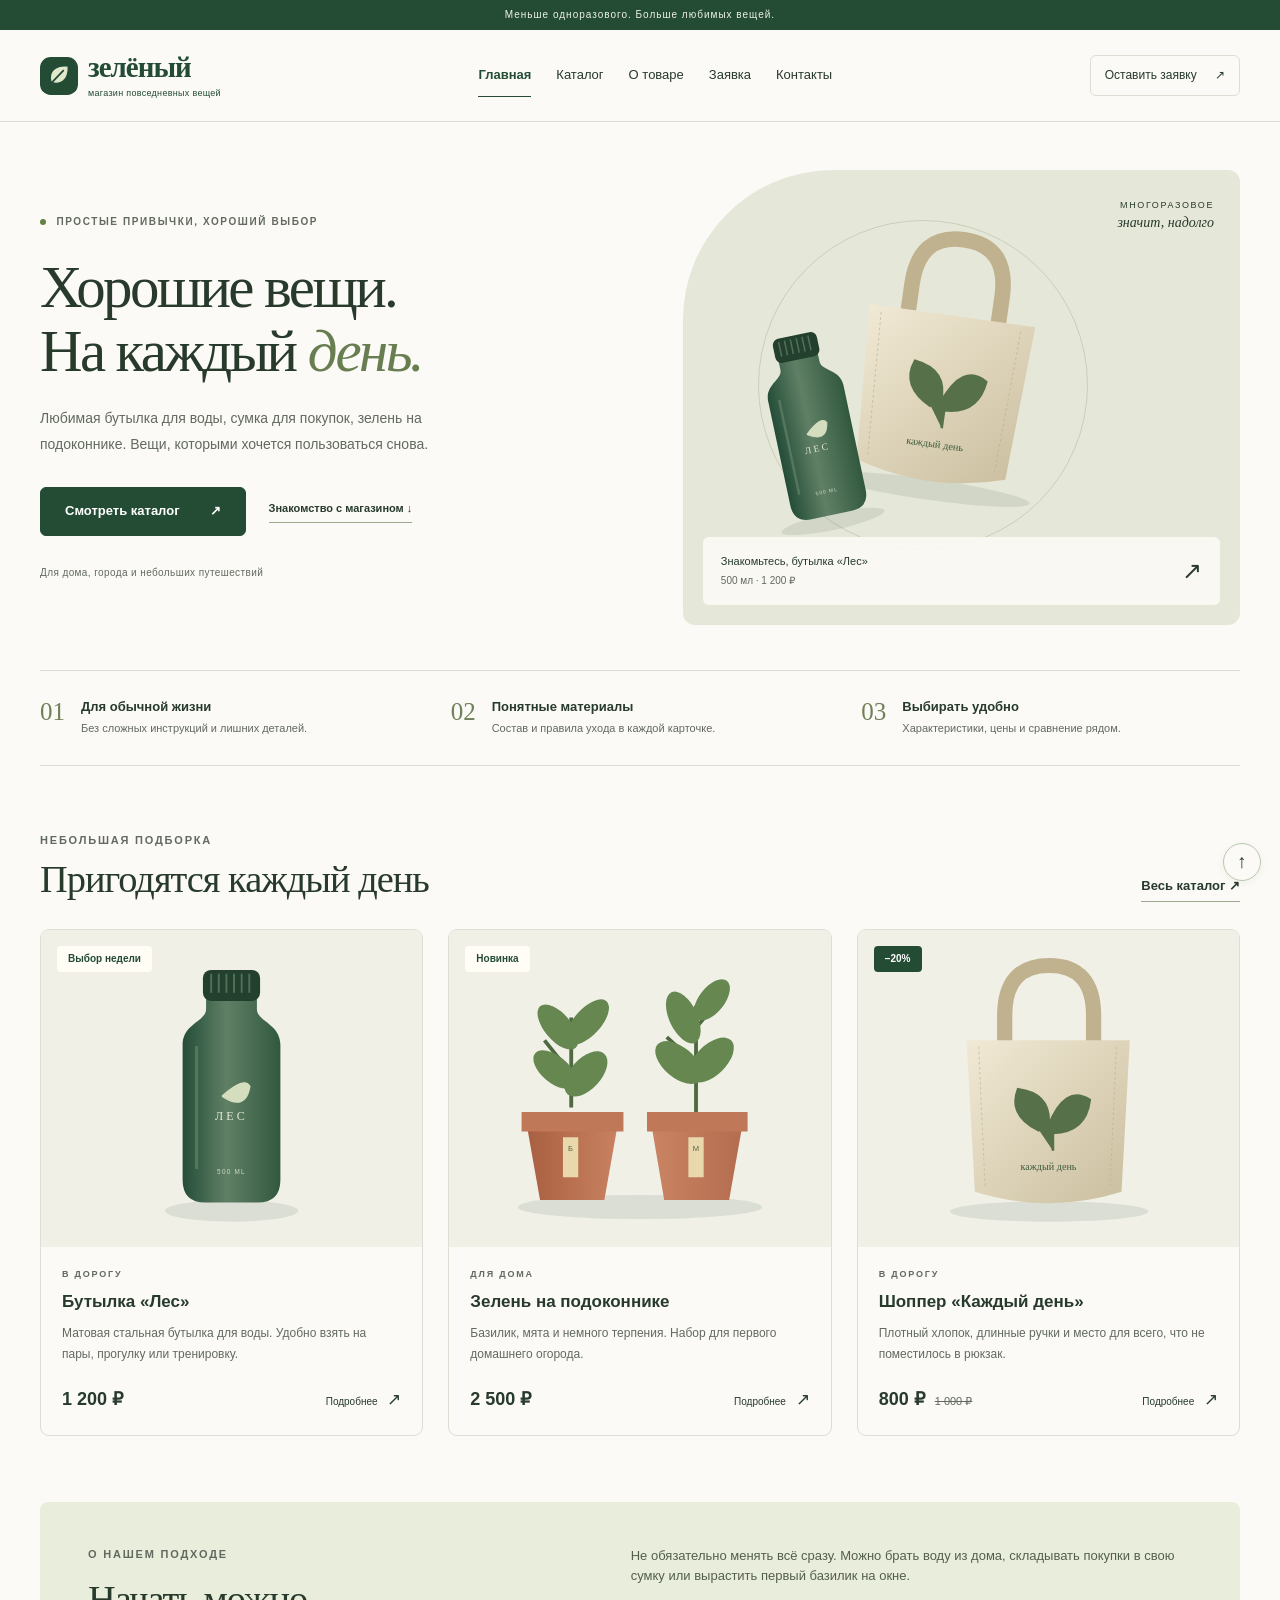
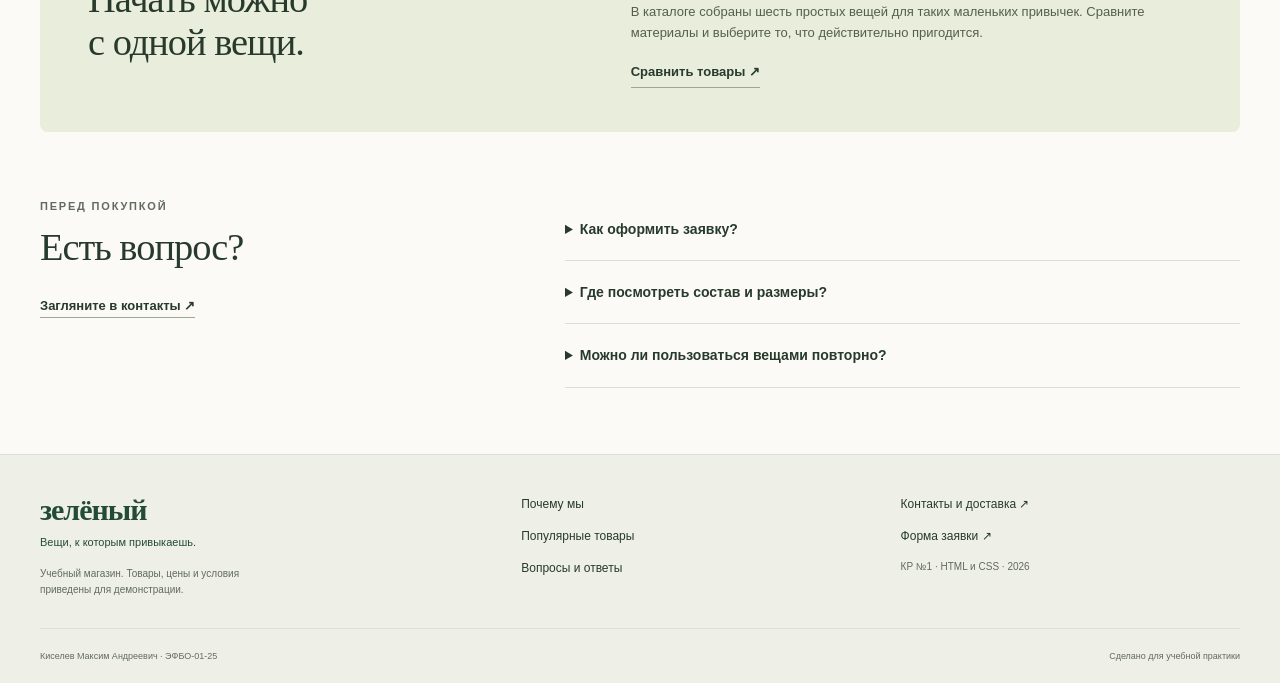
==== commit d98bbe47: "Восстановлено оформление магазина" ====
--- a/index.html
+++ b/index.html
@@ -1,160 +1,56 @@
 <!DOCTYPE html>
 <html lang="ru">
-  <head>
-    <meta charset="UTF-8">
-    <meta name="viewport" content="width=device-width, initial-scale=1.0">
-    <meta name="description" content="Многоразовые бутылки, сумки и вещи для дома. Учебный HTML/CSS-магазин с каталогом, характеристиками и формой заявки.">
-    <meta name="theme-color" content="#2e7d32">
-    <title>Главная — Зелёный магазин</title>
-    <link rel="icon" href="images/favicon.svg" type="image/svg+xml">
-    <link rel="stylesheet" href="css/style.css">
-    <script src="js/main.js" defer></script>
-  </head>
-  <body id="top">
-    <a class="skip-link" href="#main">Перейти к содержимому</a>
-    <header class="site-header">
-      <div class="container site-header__inner">
-        <a class="site-header__logo" href="index.html">Зелёный магазин</a>
-        <p class="site-header__description">Товары для дома и повседневной жизни</p>
-        <nav class="site-nav" aria-label="Основная навигация">
-          <ul class="site-nav__list">
-            <li class="site-nav__item">
-              <a class="site-nav__link site-nav__link--active" href="index.html" aria-current="page">Главная</a>
-            </li>
-            <li class="site-nav__item">
-              <a class="site-nav__link" href="catalog.html">Каталог</a>
-            </li>
-            <li class="site-nav__item">
-              <a class="site-nav__link" href="product.html">О товаре</a>
-            </li>
-            <li class="site-nav__item">
-              <a class="site-nav__link" href="order.html">Заявка</a>
-            </li>
-            <li class="site-nav__item">
-              <a class="site-nav__link" href="contacts.html">Контакты</a>
-            </li>
-          </ul>
-        </nav>
-      </div>
-    </header>
-    <main class="container" id="main">
-      <section class="hero" aria-labelledby="hero-title">
-        <h1 id="hero-title">Товары для дома и прогулок</h1>
-        <p>В нашем каталоге можно выбрать многоразовую бутылку, сумку для покупок и другие полезные вещи. Посмотрите характеристики и оставьте заявку.</p>
-        <div class="hero__actions">
-          <a class="button" href="catalog.html">Перейти в каталог</a>
-          <a href="#popular">Популярные товары</a>
-        </div>
-      </section>
-      <section class="advantages" id="advantages">
-        <h2>Наши преимущества</h2>
-        <ul class="advantages__list">
-          <li>Многоразовые товары для повседневных задач.</li>
-          <li>Характеристики и рекомендации по уходу для каждого товара.</li>
-          <li>Сравнение товаров и простая форма заявки.</li>
-        </ul>
-      </section>
-      <section class="section" id="popular">
-        <div class="section__heading">
-          <div>
-            <h2>Популярные товары</h2>
-          </div>
-          <a class="text-link" href="catalog.html">Весь каталог </a>
-        </div>
-        <div class="products-grid">
-          <article class="product-card">
-            <a class="product-card__picture" href="product.html#bottle" tabindex="-1" aria-hidden="true">
-              <span class="product-card__badge">Выбор недели</span>
-              <img class="product-card__image" src="images/bottle.svg" alt="" width="600" height="500" loading="lazy">
-            </a>
-            <div class="product-card__body">
-              <p class="product-card__category">В дорогу</p>
-              <h3 class="product-card__title">
-                <a href="product.html#bottle">Бутылка «Лес»</a>
-              </h3>
-              <p class="product-card__description">Матовая стальная бутылка для воды. Удобно взять на пары, прогулку или тренировку.</p>
-              <div class="product-card__bottom">
-                <p class="product-card__price">1 200 ₽ </p>
-                <a class="product-card__link" href="product.html#bottle" aria-label="Подробнее: Бутылка «Лес»">Подробнее </a>
-              </div>
-            </div>
-          </article>
-          <article class="product-card">
-            <a class="product-card__picture" href="product.html#kit" tabindex="-1" aria-hidden="true">
-              <span class="product-card__badge">Новинка</span>
-              <img class="product-card__image" src="images/kit.svg" alt="" width="600" height="500" loading="lazy">
-            </a>
-            <div class="product-card__body">
-              <p class="product-card__category">Для дома</p>
-              <h3 class="product-card__title">
-                <a href="product.html#kit">Зелень на подоконнике</a>
-              </h3>
-              <p class="product-card__description">Набор для выращивания базилика и мяты дома. Горшки, грунт и семена в комплекте.</p>
-              <div class="product-card__bottom">
-                <p class="product-card__price">2 500 ₽ </p>
-                <a class="product-card__link" href="product.html#kit" aria-label="Подробнее: Зелень на подоконнике">Подробнее </a>
-              </div>
-            </div>
-          </article>
-          <article class="product-card product-card--discount">
-            <a class="product-card__picture" href="product.html#bag" tabindex="-1" aria-hidden="true">
-              <span class="product-card__badge">−20%</span>
-              <img class="product-card__image" src="images/bag.svg" alt="" width="600" height="500" loading="lazy">
-            </a>
-            <div class="product-card__body">
-              <p class="product-card__category">В дорогу</p>
-              <h3 class="product-card__title">
-                <a href="product.html#bag">Шоппер «Каждый день»</a>
-              </h3>
-              <p class="product-card__description">Хлопковая сумка с длинными ручками для продуктов, тетрадей и других вещей.</p>
-              <div class="product-card__bottom">
-                <p class="product-card__price">800 ₽ <del class="product-card__old-price">1 000 ₽</del>
-                </p>
-                <a class="product-card__link" href="product.html#bag" aria-label="Подробнее: Шоппер «Каждый день»">Подробнее </a>
-              </div>
-            </div>
-          </article>
-        </div>
-      </section>
-      <aside class="about" id="about">
-        <h2>О магазине</h2>
-        <p>Это учебный интернет-магазин. В каталоге представлены шесть товаров в трёх категориях. Для удобства выбора добавлена <a href="catalog.html#comparison">таблица сравнения</a>.</p>
-      </aside>
-      <section class="section faq" id="faq">
-        <div>
-          <h2>Часто задаваемые вопросы</h2>
-          <a class="text-link" href="contacts.html">Загляните в контакты</a>
-        </div>
-        <div class="faq__list">
-          <details class="faq__item">
-            <summary class="faq__question">Как оформить заявку?</summary>
-            <p>Откройте страницу «Заявка», выберите товар и заполните поля. Браузер проверит данные и покажет демонстрационное подтверждение. Покупки на этом учебном сайте не выполняются.</p>
-          </details>
-          <details class="faq__item">
-            <summary class="faq__question">Где посмотреть состав и размеры?</summary>
-            <p>Нажмите «Подробнее» у нужного товара. На странице есть описание, таблица характеристик и рекомендации по уходу.</p>
-          </details>
-          <details class="faq__item">
-            <summary class="faq__question">Можно ли пользоваться вещами повторно?</summary>
-            <p>Да, все товары в подборке рассчитаны на повторное использование. Срок службы зависит от ухода: хлопок стирают при невысокой температуре, а дерево и бамбук не замачивают.</p>
-          </details>
-        </div>
-      </section>
-    </main>
-    <footer class="site-footer" id="contacts">
-      <div class="container">
-        <p>
-          <strong>Зелёный магазин</strong> — учебный проект по HTML и CSS.</p>
-        <nav class="site-footer__nav" aria-label="Разделы главной">
-          <a href="index.html#advantages">Преимущества</a>
-          <a href="index.html#popular">Популярные товары</a>
-          <a href="index.html#faq">Вопросы и ответы</a>
-          <a href="contacts.html">Контакты</a>
-        </nav>
-        <p>Киселев Максим Андреевич · ЭФБО-01-25 · 2026</p>
-        <p>Товары и условия приведены для демонстрации. Реальные покупки не выполняются.</p>
-      </div>
-    </footer>
-    <a class="back-to-top" href="#top" aria-label="Вернуться наверх">↑</a>
-  </body>
+<head>
+  <meta charset="UTF-8">
+  <meta name="viewport" content="width=device-width, initial-scale=1.0">
+  <meta name="description" content="Многоразовые бутылки, сумки и вещи для дома. Учебный HTML/CSS-магазин с каталогом, характеристиками и формой заявки.">
+  <meta name="theme-color" content="#244c35">
+  <title>Вещи на каждый день — Зелёный магазин</title>
+  <link rel="icon" href="images/favicon.svg" type="image/svg+xml">
+  <link rel="stylesheet" href="css/style.css">
+  <script src="js/main.js" defer></script>
+</head>
+<body id="top">
+  <a class="skip-link" href="#main">Перейти к содержимому</a>
+  <div class="announcement">Меньше одноразового. Больше любимых вещей.</div>
+  <header class="site-header">
+    <div class="container site-header__inner">
+      <a class="brand" href="index.html" aria-label="Зелёный магазин — главная"><img class="brand__icon" src="images/favicon.svg" alt="" width="40" height="40"><span>зелёный<span class="brand__caption">магазин повседневных вещей</span></span></a>
+      <nav class="site-nav" aria-label="Основная навигация"><ul class="site-nav__list"><li class="site-nav__item"><a class="site-nav__link site-nav__link--active" href="index.html" aria-current="page">Главная</a></li>
+<li class="site-nav__item"><a class="site-nav__link" href="catalog.html">Каталог</a></li>
+<li class="site-nav__item"><a class="site-nav__link" href="product.html">О товаре</a></li>
+<li class="site-nav__item"><a class="site-nav__link" href="order.html">Заявка</a></li>
+<li class="site-nav__item"><a class="site-nav__link" href="contacts.html">Контакты</a></li></ul></nav>
+      <a class="site-header__action" href="order.html">Оставить заявку <span aria-hidden="true">↗</span></a>
+    </div>
+  </header>
+  <main class="container" id="main">
+    <section class="hero" aria-labelledby="hero-title">
+      <div class="hero__content"><p class="eyebrow"><span class="status-dot"></span> Простые привычки, хороший выбор</p><h1 class="hero__title" id="hero-title">Хорошие вещи.<br>На каждый <em>день.</em></h1><p class="hero__text">Любимая бутылка для воды, сумка для покупок, зелень на подоконнике. Вещи, которыми хочется пользоваться снова.</p><div class="hero__actions"><a class="button" href="catalog.html">Смотреть каталог <span aria-hidden="true">↗</span></a><a class="text-link" href="#advantages">Знакомство с магазином ↓</a></div><p class="hero__note">Для дома, города и небольших путешествий</p></div>
+      <div class="hero__visual"><span class="hero__circle" aria-hidden="true"></span><p class="hero__stamp">МНОГОРАЗОВОЕ<br><span>значит, надолго</span></p><img class="hero__bag" src="images/bag.svg" alt="Хлопковый шоппер с рисунком растения" width="600" height="500"><img class="hero__bottle" src="images/bottle.svg" alt="Стальная бутылка зелёного цвета" width="600" height="500"><a class="hero__product" href="product.html#bottle"><span>Знакомьтесь, бутылка «Лес»<strong>500 мл · 1 200 ₽</strong></span><span aria-hidden="true">↗</span></a></div>
+    </section>
+    <section class="advantages" id="advantages" aria-labelledby="advantages-title"><h2 class="visually-hidden" id="advantages-title">Почему стоит заглянуть в каталог</h2><article class="advantages__item"><span class="advantages__number">01</span><div><h3>Для обычной жизни</h3><p>Без сложных инструкций и лишних деталей.</p></div></article><article class="advantages__item"><span class="advantages__number">02</span><div><h3>Понятные материалы</h3><p>Состав и правила ухода в каждой карточке.</p></div></article><article class="advantages__item"><span class="advantages__number">03</span><div><h3>Выбирать удобно</h3><p>Характеристики, цены и сравнение рядом.</p></div></article></section>
+    <section class="section" id="popular"><div class="section__heading"><div><p class="eyebrow">Небольшая подборка</p><h2>Пригодятся каждый день</h2></div><a class="text-link" href="catalog.html">Весь каталог <span aria-hidden="true">↗</span></a></div><div class="products-grid"><article class="product-card">
+      <a class="product-card__picture" href="product.html#bottle" tabindex="-1" aria-hidden="true"><span class="product-card__badge">Выбор недели</span><img class="product-card__image" src="images/bottle.svg" alt="" width="600" height="500" loading="lazy"></a>
+      <div class="product-card__body"><p class="eyebrow">В дорогу</p><h3 class="product-card__title"><a href="product.html#bottle">Бутылка «Лес»</a></h3><p class="product-card__description">Матовая стальная бутылка для воды. Удобно взять на пары, прогулку или тренировку.</p><div class="product-card__bottom"><p class="product-card__price">1 200 ₽ </p><a class="product-card__link" href="product.html#bottle" aria-label="Подробнее: Бутылка «Лес»">Подробнее <span aria-hidden="true">↗</span></a></div></div>
+    </article><article class="product-card">
+      <a class="product-card__picture" href="product.html#kit" tabindex="-1" aria-hidden="true"><span class="product-card__badge">Новинка</span><img class="product-card__image" src="images/kit.svg" alt="" width="600" height="500" loading="lazy"></a>
+      <div class="product-card__body"><p class="eyebrow">Для дома</p><h3 class="product-card__title"><a href="product.html#kit">Зелень на подоконнике</a></h3><p class="product-card__description">Базилик, мята и немного терпения. Набор для первого домашнего огорода.</p><div class="product-card__bottom"><p class="product-card__price">2 500 ₽ </p><a class="product-card__link" href="product.html#kit" aria-label="Подробнее: Зелень на подоконнике">Подробнее <span aria-hidden="true">↗</span></a></div></div>
+    </article><article class="product-card product-card--discount">
+      <a class="product-card__picture" href="product.html#bag" tabindex="-1" aria-hidden="true"><span class="product-card__badge">−20%</span><img class="product-card__image" src="images/bag.svg" alt="" width="600" height="500" loading="lazy"></a>
+      <div class="product-card__body"><p class="eyebrow">В дорогу</p><h3 class="product-card__title"><a href="product.html#bag">Шоппер «Каждый день»</a></h3><p class="product-card__description">Плотный хлопок, длинные ручки и место для всего, что не поместилось в рюкзак.</p><div class="product-card__bottom"><p class="product-card__price">800 ₽ <del class="product-card__old-price">1 000 ₽</del></p><a class="product-card__link" href="product.html#bag" aria-label="Подробнее: Шоппер «Каждый день»">Подробнее <span aria-hidden="true">↗</span></a></div></div>
+    </article></div></section>
+    <aside class="editorial" id="about"><div><p class="eyebrow">О нашем подходе</p><h2>Начать можно<br>с одной вещи.</h2></div><div><p>Не обязательно менять всё сразу. Можно брать воду из дома, складывать покупки в свою сумку или вырастить первый базилик на окне.</p><p>В каталоге собраны шесть простых вещей для таких маленьких привычек. Сравните материалы и выберите то, что действительно пригодится.</p><a class="text-link" href="catalog.html#comparison">Сравнить товары ↗</a></div></aside>
+    <section class="section faq" id="faq"><div><p class="eyebrow">Перед покупкой</p><h2>Есть вопрос?</h2><a class="text-link" href="contacts.html">Загляните в контакты ↗</a></div><div class="faq__list"><details class="faq__item"><summary class="faq__question">Как оформить заявку?</summary><p>Откройте страницу «Заявка», выберите товар и заполните поля. Браузер проверит данные и покажет демонстрационное подтверждение. Покупки на этом учебном сайте не выполняются.</p></details><details class="faq__item"><summary class="faq__question">Где посмотреть состав и размеры?</summary><p>Нажмите «Подробнее» у нужного товара. На странице есть описание, таблица характеристик и рекомендации по уходу.</p></details><details class="faq__item"><summary class="faq__question">Можно ли пользоваться вещами повторно?</summary><p>Да, все товары в подборке рассчитаны на повторное использование. Срок службы зависит от ухода: хлопок стирают при невысокой температуре, а дерево и бамбук не замачивают.</p></details></div></section>
+</main>
+  <footer class="site-footer" id="contacts">
+    <div class="container site-footer__inner">
+      <div><a class="brand brand--footer" href="index.html">зелёный<span class="brand__caption">Вещи, к которым привыкаешь.</span></a><p class="site-footer__note">Учебный магазин. Товары, цены и условия<br>приведены для демонстрации.</p></div>
+      <nav class="site-footer__nav" aria-label="Разделы главной"><a href="index.html#advantages">Почему мы</a><a href="index.html#popular">Популярные товары</a><a href="index.html#faq">Вопросы и ответы</a></nav>
+      <div class="site-footer__nav"><a href="contacts.html">Контакты и доставка ↗</a><a href="order.html">Форма заявки ↗</a><span>КР №1 · HTML и CSS · 2026</span></div>
+    </div>
+    <div class="container site-footer__bottom">Киселев Максим Андреевич · ЭФБО-01-25<span>Сделано для учебной практики</span></div>
+  </footer>
+  <a class="back-to-top" href="#top" aria-label="Вернуться наверх">↑</a>
+</body>
 </html>
--- a/css/style.css
+++ b/css/style.css
@@ -1,301 +1,337 @@
 :root {
-  --color-primary: #2e7d32;
-  --color-primary-dark: #205c24;
-  --color-bg: #f5f5f5;
-  --color-text: #262626;
-  --color-muted: #595959;
-  --color-border: #cccccc;
-  --color-light: #edf5ed;
+  --color-bg: #fbfaf6;
+  --color-surface: #f0f0e7;
+  --color-white: #ffffff;
+  --color-text: #273a2c;
+  --color-muted: #626a60;
+  --color-primary: #244c35;
+  --color-primary-dark: #163824;
+  --color-accent: #dce6bd;
+  --color-border: #dcdfd3;
+  --color-danger: #a52c2c;
   --space-sm: 8px;
   --space-md: 16px;
   --space-lg: 24px;
-  --radius: 5px;
-}
-
-* { box-sizing: border-box; }
-body {
-  margin: 0;
-  font-family: Arial, sans-serif;
-  font-size: 16px;
-  line-height: 1.5;
-  color: var(--color-text);
-  background: var(--color-bg);
-}
-h1, h2, h3 { line-height: 1.3; }
-h1 { font-size: 30px; }
-h2 { font-size: 24px; }
-h3 { font-size: 18px; }
-a { color: var(--color-primary-dark); }
-a:hover { text-decoration: none; }
-img { max-width: 100%; height: auto; }
+  --space-xl: 40px;
+  --radius-sm: 6px;
+  --radius-md: 14px;
+  --container-width: 1200px;
+}
+
+
+*, *::before, *::after { box-sizing: border-box; }
+html { scroll-behavior: smooth; }
+body { margin: 0; background: var(--color-bg); color: var(--color-text); font-family: Arial, Helvetica, sans-serif; font-size: 15px; line-height: 1.6; }
+h1, h2, h3, p { margin: 0; }
+h1, h2 { font-family: Georgia, 'Times New Roman', serif; font-weight: 400; line-height: 1.13; }
+h1 { font-size: clamp(36px, 4.6vw, 60px); letter-spacing: -1.8px; }
+h2 { font-size: clamp(29px, 3vw, 40px); letter-spacing: -1px; }
+h3 { font-size: 17px; line-height: 1.4; }
+a { color: inherit; text-underline-offset: 5px; }
+a:hover { color: var(--color-primary); }
+img { display: block; max-width: 100%; height: auto; }
 button, input, select, textarea { font: inherit; }
-[id] { scroll-margin-top: 20px; }
-.container {
-  max-width: 1040px;
-  margin: 0 auto;
-  padding: 0 20px;
-}
-.section { margin: 32px 0; }
-.section__heading { margin-bottom: var(--space-md); }
-.text-link { font-size: 15px; }
-.text-button {
-  padding: 8px;
-  border: 0;
-  color: var(--color-primary-dark);
-  background: transparent;
-  text-decoration: underline;
-  cursor: pointer;
-}
-.button {
-  display: inline-block;
-  padding: 10px 16px;
-  border: 1px solid var(--color-primary);
-  border-radius: var(--radius);
-  color: white;
-  background: var(--color-primary);
-  text-decoration: none;
-  cursor: pointer;
-}
-.button:hover { background: var(--color-primary-dark); }
-.button:active:not(:disabled) { background: #17451b; }
-.button:disabled { opacity: 0.55; cursor: not-allowed; }
+button, a, input, select, textarea, summary { -webkit-tap-highlight-color: transparent; }
+button { cursor: pointer; }
+:focus-visible { outline: 3px solid #657e2b; outline-offset: 5px; }
+[id] { scroll-margin-top: 125px; }
+.container { width: min(var(--container-width), calc(100% - 80px)); margin-inline: auto; }
+.visually-hidden { position: absolute; width: 1px; height: 1px; padding: 0; margin: -1px; overflow: hidden; clip-path: inset(50%); white-space: nowrap; border: 0; }
+.skip-link { position: fixed; top: -100px; left: 20px; z-index: 50; padding: 12px 20px; color: white; background: var(--color-primary); }
+.skip-link:focus { top: 12px; color: white; }
+.eyebrow { font-size: 11px; font-weight: 700; letter-spacing: 1.8px; line-height: 1.5; text-transform: uppercase; color: var(--color-muted); }
+.text-link { font-size: 13px; font-weight: 600; text-decoration: none; border-bottom: 1px solid #9aa98f; padding-bottom: 4px; }
+.text-link:hover { border-color: var(--color-primary); }
+.text-button { border: 0; padding: 7px 0; background: transparent; color: var(--color-primary); text-decoration: underline; text-underline-offset: 5px; font-size: 13px; }
+.button { display: inline-flex; align-items: center; justify-content: center; gap: 30px; min-height: 49px; padding: 13px 24px; border: 1px solid var(--color-primary); border-radius: var(--radius-sm); background: var(--color-primary); color: white; text-decoration: none; font-weight: 600; font-size: 13px; transition: background .18s, transform .18s; }
+.button:hover { background: var(--color-primary-dark); color: white; }
+.button:active:not(:disabled) { transform: translateY(1px); }
+.button:focus-visible { outline: 3px solid #657e2b; outline-offset: 4px; }
+.button:disabled { opacity: .5; cursor: not-allowed; }
 .button:disabled:hover { background: var(--color-primary); }
-:focus-visible {
-  outline: 3px solid var(--color-primary-dark);
-  outline-offset: 3px;
-}
-.skip-link { position: fixed; top: -100px; left: 10px; z-index: 30; }
-.skip-link:focus { top: 10px; padding: 10px; background: white; }
-
-
-.site-header {
-  padding: 20px 0;
-  border-bottom: 1px solid var(--color-border);
-  background: white;
-}
-.site-header__logo {
-  color: var(--color-primary);
-  font-size: 26px;
-  font-weight: bold;
-  text-decoration: none;
-}
-.site-header__description { margin: 5px 0 15px; color: var(--color-muted); }
-.site-nav__list {
-  display: flex;
-  flex-wrap: wrap;
-  gap: var(--space-sm);
-  margin: 0;
-  padding: 0;
-  list-style: none;
-}
-.site-nav__link { display: block; padding: 7px 14px; text-decoration: none; }
-.site-nav__link:hover { background: var(--color-light); }
-.site-nav__link--active { background: var(--color-primary); color: white; }
-.site-nav__link--active:hover { background: var(--color-primary-dark); }
-
-
-.hero {
-  margin-top: var(--space-lg);
-  padding: var(--space-lg);
-  border: 1px solid #bbd4bb;
-  border-radius: var(--radius);
-  background: var(--color-light);
-}
-.hero h1 { margin-top: 0; }
-.hero__actions { display: flex; flex-wrap: wrap; align-items: center; gap: var(--space-md); }
-.advantages { margin: 30px 0; }
-.advantages__list { padding-left: 24px; }
-.advantages__list li { margin-bottom: var(--space-sm); }
-.about, .notice {
-  padding: var(--space-md);
-  border-left: 4px solid var(--color-primary);
-  background: var(--color-light);
-  margin: var(--space-lg) 0;
-}
-.about h2, .notice h2 { margin-top: 0; }
-.faq__item {
-  padding: 14px;
-  margin-bottom: 10px;
-  border: 1px solid var(--color-border);
-  background: white;
-}
-.faq__question { cursor: pointer; font-weight: bold; }
-.faq__item p { margin-bottom: 0; }
-
-
-.products-grid {
-  display: grid;
-  grid-template-columns: repeat(3, minmax(0, 1fr));
-  gap: var(--space-md);
-}
-.product-card {
-  display: flex;
-  flex-direction: column;
-  border: 1px solid var(--color-border);
-  border-radius: var(--radius);
-  background: white;
-  min-width: 0;
-}
-.product-card:hover { border-color: var(--color-primary); }
-.product-card__picture { position: relative; display: block; background: #f0f0f0; }
-.product-card__image { display: block; width: 100%; height: 170px; object-fit: contain; }
-.product-card__badge {
-  position: absolute;
-  top: 10px;
-  left: 10px;
-  padding: 3px 7px;
-  border-radius: 3px;
-  background: var(--color-primary);
-  color: white;
-  font-size: 12px;
-}
-.product-card--discount .product-card__badge { background: #905619; }
-.product-card__body { display: flex; flex-direction: column; flex: 1; padding: var(--space-md); }
-.product-card__category { margin: 0; color: var(--color-muted); font-size: 13px; }
-.product-card__title { margin: 8px 0; }
-.product-card__title a { color: var(--color-text); text-decoration: none; }
-.product-card__description { margin: 0 0 12px; font-size: 14px; }
-.product-card__bottom { margin-top: auto; }
-.product-card__price { margin: 8px 0; font-size: 18px; font-weight: bold; }
-.product-card__old-price { color: var(--color-muted); font-size: 14px; font-weight: normal; }
-.product-card__link { display: inline-block; margin-top: 5px; }
-
-
-.breadcrumbs { margin-top: var(--space-md); font-size: 14px; }
-.breadcrumbs__list { display: flex; gap: 10px; list-style: none; margin: 0; padding: 0; }
-.breadcrumbs__list li + li::before { content: '/'; margin-right: 10px; }
-.page-heading { margin: 24px 0; }
-.catalog-layout {
-  display: grid;
-  grid-template-columns: 210px minmax(0, 1fr);
-  grid-template-areas: 'filters products';
-  gap: var(--space-lg);
-  align-items: start;
-}
-.catalog-filters {
-  grid-area: filters;
-  position: sticky;
-  top: 20px;
-  padding: var(--space-md);
-  border: 1px solid var(--color-border);
-  background: white;
-}
-.catalog-filters h2 { margin-top: 0; font-size: 20px; }
-.category-nav { display: flex; flex-direction: column; gap: 10px; margin-bottom: 20px; }
-.category-nav a { display: flex; justify-content: space-between; }
-.catalog-filters__group { margin: 0 0 16px; padding: 10px; border: 1px solid var(--color-border); }
-.catalog-filters__group label { display: block; margin: 8px 0; }
-.catalog-filters__note { font-size: 13px; color: var(--color-muted); }
+.button--small { min-height: 42px; padding: 10px 14px; }
+
+
+.announcement { background: var(--color-primary); color: #edf1e2; text-align: center; padding: 7px 16px; font-size: 10px; letter-spacing: 1px; }
+.site-header { position: sticky; top: 0; z-index: 20; background: var(--color-bg); border-bottom: 1px solid var(--color-border); }
+.site-header__inner { display: flex; align-items: center; justify-content: space-between; gap: 24px; min-height: 91px; }
+.brand { display: flex; align-items: center; gap: 10px; flex-shrink: 0; color: var(--color-primary); text-decoration: none; font-family: Georgia, serif; font-size: 29px; font-weight: 700; line-height: 1; letter-spacing: -1px; }
+.brand__icon { width: 38px; height: 38px; }
+.brand__caption { display: block; margin-top: 7px; font-family: Arial, sans-serif; font-size: 9px; font-weight: 400; letter-spacing: .3px; }
+.site-nav__list { display: flex; align-items: center; flex-wrap: wrap; gap: 25px; list-style: none; padding: 0; margin: 0; }
+.site-nav__link { display: block; padding: 11px 0; font-size: 13px; text-decoration: none; border-bottom: 1px solid transparent; }
+.site-nav__link:hover, .site-nav__link--active { border-color: var(--color-primary); color: var(--color-primary); }
+.site-nav__link--active { font-weight: 700; }
+.site-header__action { font-size: 12px; text-decoration: none; border: 1px solid var(--color-border); padding: 10px 14px; border-radius: var(--radius-sm); }
+.site-header__action span { margin-left: 15px; }
+.site-header__action:hover { background: var(--color-surface); }
+
+
+.hero { display: grid; grid-template-columns: 1.1fr 1fr; gap: 30px; padding-block: 48px 45px; align-items: center; }
+.hero__content { padding-block: 30px; }
+.hero__content .eyebrow { font-size: 10px; letter-spacing: 1.6px; }
+.status-dot { display: inline-block; width: 6px; height: 6px; margin-right: 6px; border-radius: 50%; background: #628143; vertical-align: middle; }
+.hero__title { margin-top: 27px; font-size: clamp(42px, 4.6vw, 66px); line-height: 1.08; letter-spacing: -2.6px; }
+.hero__title em { font-weight: 400; color: #687d50; }
+.hero__text { max-width: 430px; margin-top: 23px; color: var(--color-muted); font-size: 14px; line-height: 1.85; }
+.hero__actions { display: flex; flex-wrap: wrap; align-items: center; gap: 23px; margin-top: 29px; }
+.hero__actions .text-link { font-size: 11px; }
+.hero__note { margin-top: 29px; font-size: 10px; color: var(--color-muted); letter-spacing: .4px; }
+.hero__visual { position: relative; overflow: hidden; min-height: 455px; border-radius: 150px 12px 12px 12px; background: #e5e7d8; }
+.hero__circle { position: absolute; width: 330px; height: 330px; border: 1px solid #c9cfb8; border-radius: 50%; top: 50px; left: 75px; }
+.hero__bag { position: absolute; width: 390px; max-width: none; top: 32px; left: 68px; transform: rotate(8deg); }
+.hero__bottle { position: absolute; width: 300px; max-width: none; top: 132px; left: -20px; transform: rotate(-12deg); }
+.hero__stamp { position: absolute; z-index: 2; top: 28px; right: 26px; font-size: 9px; line-height: 1.6; letter-spacing: 1.6px; text-align: right; }
+.hero__stamp span { font-family: Georgia, serif; font-style: italic; text-transform: none; font-size: 14px; letter-spacing: 0; }
+.hero__product { position: absolute; bottom: 20px; right: 20px; left: 20px; display: flex; align-items: center; justify-content: space-between; border-radius: 6px; padding: 15px 18px; background: #fbfaf6eb; font-size: 11px; text-decoration: none; }
+.hero__product strong { display: block; margin-top: 3px; font-size: 10px; font-weight: 400; color: var(--color-muted); }
+.hero__product > span:last-child { font-size: 24px; }
+.advantages { display: grid; grid-template-columns: repeat(3, 1fr); padding-block: 27px; border-block: 1px solid var(--color-border); gap: 32px; }
+.advantages__item { display: flex; align-items: flex-start; gap: 16px; }
+.advantages__number { font-family: Georgia, serif; font-size: 25px; color: #708158; line-height: 1.1; }
+.advantages__item h3 { font-size: 13px; }
+.advantages__item p { font-size: 11px; color: var(--color-muted); margin-top: 4px; }
+.section { margin-block: 66px; }
+.section__heading { display: flex; justify-content: space-between; align-items: flex-end; gap: 20px; margin-bottom: 27px; }
+.section__heading h2 { margin-top: 10px; }
+
+
+.products-grid { display: grid; grid-template-columns: repeat(3, minmax(0, 1fr)); gap: 25px; }
+.product-card { display: flex; flex-direction: column; min-width: 0; border: 1px solid var(--color-border); border-radius: 9px; overflow: hidden; background: var(--color-bg); transition: border-color .18s; }
+.product-card:hover { border-color: #87967c; }
+.product-card__picture { position: relative; display: block; background: var(--color-surface); overflow: hidden; }
+.product-card__image { width: 100%; aspect-ratio: 6 / 5; object-fit: contain; transition: transform .25s; }
+.product-card:hover .product-card__image { transform: scale(1.035); }
+.product-card__badge { position: absolute; top: 16px; left: 16px; z-index: 1; padding: 5px 11px; border-radius: 4px; background: #fffdf6; color: var(--color-primary); font-size: 10px; font-weight: 600; }
+.product-card--discount .product-card__badge { background: var(--color-primary); color: white; }
+.product-card__body { flex: 1; display: flex; flex-direction: column; padding: 21px; }
+.product-card__body .eyebrow { font-size: 9px; }
+.product-card__title { margin-top: 8px; font-size: 17px; }
+.product-card__title a { text-decoration: none; }
+.product-card__title a:hover { text-decoration: underline; }
+.product-card__description { margin-top: 9px; margin-bottom: 20px; font-size: 12px; line-height: 1.75; color: var(--color-muted); }
+.product-card__bottom { display: flex; flex-wrap: wrap; align-items: center; justify-content: space-between; gap: 12px; margin-top: auto; }
+.product-card__price { font-size: 18px; font-weight: 600; white-space: nowrap; }
+.product-card__old-price { font-size: 11px; color: var(--color-muted); font-weight: 400; margin-left: 5px; }
+.product-card__link { font-size: 10px; text-decoration: none; }
+.product-card__link span { margin-left: 7px; font-size: 17px; }
+.product-card__link:hover { text-decoration: underline; }
+.editorial { display: grid; grid-template-columns: 1fr 1.2fr; gap: 75px; padding: 44px 48px; background: #e9eddc; border-radius: 8px; }
+.editorial h2 { margin-top: 16px; }
+.editorial p:not(.eyebrow) { color: #53604c; font-size: 13px; margin-bottom: 15px; }
+.editorial .text-link { display: inline-block; margin-top: 3px; }
+.faq { display: grid; grid-template-columns: 1fr 1.5fr; gap: 75px; }
+.faq h2 { margin-block: 12px 24px; }
+.faq__item { border-bottom: 1px solid var(--color-border); }
+.faq__question { cursor: pointer; padding: 20px 32px 20px 0; font-size: 14px; font-weight: 600; }
+.faq__question:hover { color: #667e44; }
+.faq__item p { color: var(--color-muted); font-size: 13px; padding-bottom: 20px; }
+
+
+.breadcrumbs { padding-top: 24px; font-size: 11px; color: var(--color-muted); }
+.breadcrumbs__list { display: flex; gap: 13px; padding: 0; margin: 0; list-style: none; }
+.breadcrumbs__list li + li::before { content: '/'; margin-right: 13px; color: #92998b; }
+.breadcrumbs a { text-decoration: none; }
+.breadcrumbs a:hover { text-decoration: underline; }
+.page-heading { padding-block: 35px 43px; }
+.page-heading h1 { margin-top: 12px; }
+.page-heading > p:last-child { margin-top: 18px; color: var(--color-muted); font-size: 14px; }
+.page-heading--compact { padding-bottom: 30px; }
+.catalog-layout { display: grid; grid-template-columns: 215px minmax(0, 1fr); grid-template-areas: 'filters products'; gap: 38px; align-items: start; }
+.catalog-filters { grid-area: filters; position: sticky; top: 116px; border: 1px solid var(--color-border); padding: 23px; border-radius: 8px; }
+.catalog-filters > .eyebrow { font-size: 9px; letter-spacing: 1px; }
+.catalog-filters h2 { margin-top: 10px; font-size: 27px; }
+.category-nav { display: grid; gap: 3px; padding-block: 22px; }
+.category-nav a { display: flex; justify-content: space-between; padding-block: 8px; text-decoration: none; font-size: 12px; }
+.category-nav a:hover { text-decoration: underline; }
+.category-nav span { font-size: 10px; color: var(--color-muted); }
+.catalog-filters__form { border-top: 1px solid var(--color-border); padding-top: 20px; }
+.catalog-filters__group { border: 0; margin: 0 0 20px; padding: 0; }
+.catalog-filters__group legend { margin-bottom: 13px; font-size: 13px; font-weight: 600; }
+.catalog-filters__group label { display: block; font-size: 12px; margin-bottom: 10px; }
+.catalog-filters__note { font-size: 10px; color: var(--color-muted); margin-block: 15px 4px; }
 .catalog-products { grid-area: products; min-width: 0; }
-.catalog-products__intro { margin-bottom: 20px; }
-.catalog-products__intro a { display: block; }
-.catalog-category { margin-bottom: 28px; }
-.catalog-category h2 { font-size: 22px; }
-.products-grid--catalog { grid-template-columns: repeat(2, minmax(0, 1fr)); }
-
-
-.table-wrap { overflow-x: auto; }
-.data-table { width: 100%; border-collapse: collapse; background: white; font-size: 14px; }
-.data-table caption { padding: 10px 0; text-align: left; font-weight: bold; }
-.data-table th, .data-table td { border: 1px solid var(--color-border); padding: 10px; text-align: left; }
-.data-table thead { background: var(--color-light); }
-.data-table tbody th { font-weight: normal; }
-.data-table tbody tr:nth-child(even) { background: #f8f8f8; }
-.product-tabs { display: flex; flex-wrap: wrap; gap: 10px 18px; }
-.product-detail {
-  display: grid;
-  grid-template-columns: 240px minmax(0, 1fr);
-  gap: var(--space-lg);
-  margin: 24px 0;
-  padding: var(--space-lg);
-  border: 1px solid var(--color-border);
-  background: white;
-}
-.product-detail:target { border-color: var(--color-primary); }
-.product-detail__visual { position: relative; align-self: start; background: #f0f0f0; }
-.product-detail__visual img { display: block; width: 100%; height: 220px; object-fit: contain; }
-.product-detail__content { min-width: 0; }
-.product-detail__content h2 { margin-top: 0; }
-.product-detail__price { font-size: 22px; font-weight: bold; }
-.product-detail__price del { font-size: 16px; font-weight: normal; color: var(--color-muted); }
-.product-detail__actions { display: flex; flex-wrap: wrap; gap: 12px; margin-bottom: 16px; }
-
-
-.order-layout { max-width: 760px; margin-bottom: 30px; }
-.order-form { padding: var(--space-lg); border: 1px solid var(--color-border); background: white; }
-.order-form__group { margin: 0 0 20px; padding: 16px; border: 1px solid var(--color-border); min-width: 0; }
-.order-form__group legend { font-weight: bold; padding: 0 5px; }
-.order-form__field { margin-bottom: 14px; }
-.order-form__field label { display: block; margin-bottom: 5px; }
-.order-form__field input, .order-form__field select, .order-form__field textarea {
-  display: block;
-  width: 100%;
-  padding: 9px;
-  border: 1px solid #999999;
-  border-radius: 3px;
-  background: white;
-}
+.catalog-products__intro { display: flex; flex-wrap: wrap; justify-content: space-between; gap: 15px; color: var(--color-muted); font-size: 11px; padding-bottom: 20px; border-bottom: 1px solid var(--color-border); }
+.catalog-category { margin-top: 24px; margin-bottom: 35px; }
+.catalog-category h2 { font-size: 30px; margin-bottom: 20px; }
+.products-grid--catalog { gap: 17px; }
+.products-grid--catalog .product-card__body { padding: 16px; }
+.products-grid--catalog .product-card__title { font-size: 15px; }
+.products-grid--catalog .product-card__description { font-size: 11px; }
+.products-grid--catalog .product-card__badge { top: 12px; left: 12px; }
+
+
+.table-wrap { overflow-x: auto; border: 1px solid var(--color-border); border-radius: 8px; }
+.data-table { border-collapse: collapse; width: 100%; text-align: left; font-size: 13px; }
+.data-table caption { padding: 17px 20px; text-align: left; font-size: 12px; font-weight: 600; color: var(--color-muted); }
+.data-table th, .data-table td { padding: 16px 20px; border-bottom: 1px solid var(--color-border); vertical-align: top; }
+.data-table thead { background: #e9eddc; font-size: 12px; }
+.data-table tbody th { font-weight: 400; color: var(--color-muted); }
+.data-table tbody tr:nth-child(even) { background: #f3f3ec; }
+.data-table tbody tr:last-child > * { border-bottom: 0; }
+.data-table a { white-space: nowrap; }
+
+
+.product-tabs { display: flex; flex-wrap: wrap; gap: 8px; margin-top: 30px; }
+.product-tabs a { font-size: 11px; padding: 7px 13px; border: 1px solid var(--color-border); border-radius: 30px; text-decoration: none; }
+.product-tabs a:hover { background: var(--color-surface); }
+.product-detail { display: grid; grid-template-columns: 1fr 1fr; gap: 65px; padding-block: 25px 60px; margin-bottom: 30px; border-bottom: 1px solid var(--color-border); }
+.product-detail:target { border-bottom-color: #657e2b; }
+.product-detail__visual { position: relative; align-self: start; background: var(--color-surface); border-radius: 12px; }
+.product-detail__visual img { width: 100%; }
+.product-detail__content > .eyebrow { margin-block: 10px 16px; }
+.product-detail__content > p:not([class]) { font-size: 14px; color: var(--color-muted); margin-top: 20px; }
+.product-detail__price { font-size: 28px; font-weight: 600; margin-top: 24px; }
+.product-detail__price del { font-size: 17px; color: var(--color-muted); font-weight: 400; margin-left: 12px; }
+.product-detail__actions { display: flex; flex-wrap: wrap; gap: 22px; align-items: center; margin-block: 20px 25px; }
+.data-table--specs { font-size: 12px; }
+.data-table--specs caption { padding-left: 0; }
+.data-table--specs th, .data-table--specs td { padding: 11px 14px; }
+.data-table--specs th { width: 46%; }
+.notice { padding: 26px 30px; background: #edf0e3; border-left: 3px solid #708650; margin-block: 35px 60px; border-radius: 0 8px 8px 0; }
+.notice h2 { font-size: 26px; margin-bottom: 12px; }
+.notice p { font-size: 13px; color: var(--color-muted); }
+
+
+.order-layout { display: grid; grid-template-columns: minmax(0, 1.7fr) minmax(270px, 1fr); gap: 65px; margin-bottom: 65px; align-items: start; }
+.order-form__group { border: 0; margin: 0 0 30px; padding: 0; min-width: 0; }
+.order-form__group legend { font-size: 17px; font-weight: 600; margin-bottom: 21px; }
+.order-form__group legend span { font-family: Georgia, serif; color: #748659; font-size: 23px; margin-right: 15px; font-weight: 400; }
+.order-form__grid { display: grid; grid-template-columns: 1fr 1fr; gap: 20px; }
+.order-form__field { display: flex; flex-direction: column; gap: 7px; min-width: 0; }
+.order-form__field--wide { grid-column: 1 / -1; }
+.order-form__field label { font-size: 12px; font-weight: 600; }
+.order-form__field input, .order-form__field select, .order-form__field textarea { width: 100%; border: 1px solid #bfc6b7; border-radius: var(--radius-sm); background: #fffefa; color: var(--color-text); padding: 13px; font-size: 13px; min-height: 46px; }
+.order-form__field input:hover, .order-form__field select:hover, .order-form__field textarea:hover { border-color: #6d8058; }
 .order-form__field input:focus, .order-form__field select:focus, .order-form__field textarea:focus { border-color: var(--color-primary); }
-.order-form__field input:user-invalid, .order-form__field select:user-invalid { border-color: #b32626; }
-.order-form__field textarea { resize: vertical; }
-.order-form__field small { font-size: 13px; color: var(--color-muted); }
-input[type='checkbox'], input[type='radio'] { accent-color: var(--color-primary); }
-.order-form__delivery { display: flex; flex-wrap: wrap; gap: 16px; margin-bottom: 16px; }
-.order-form__agreement { display: flex; align-items: flex-start; gap: 7px; }
-.order-form__note { font-size: 14px; color: var(--color-muted); }
-.order-form__actions { display: flex; flex-wrap: wrap; gap: 12px; }
-.order-summary { padding: var(--space-md); margin-top: 20px; background: var(--color-light); }
-.order-summary h2 { margin-top: 0; font-size: 22px; }
-.order-summary__steps li { margin-bottom: 8px; }
-.order-summary__steps span { margin-left: 5px; }
-
-
-.modal {
-  position: relative;
-  width: 480px;
-  max-width: calc(100% - 32px);
-  max-height: calc(100vh - 40px);
-  padding: 28px;
-  border: 2px solid var(--color-primary);
-  border-radius: var(--radius);
-  color: var(--color-text);
-  background: white;
-}
-.modal::backdrop { background: rgb(0 0 0 / 50%); }
-.modal h2 { margin-top: 12px; }
-.modal__close { position: absolute; top: 6px; right: 10px; border: 0; background: transparent; font-size: 26px; cursor: pointer; }
+.order-form__field input:user-invalid, .order-form__field select:user-invalid { border-color: var(--color-danger); }
+.order-form__field small { font-size: 10px; color: var(--color-muted); }
+.order-form__field textarea { resize: vertical; min-height: 110px; }
+input[type='radio'], input[type='checkbox'] { accent-color: var(--color-primary); width: 16px; height: 16px; margin: 0 7px 0 0; vertical-align: middle; flex-shrink: 0; }
+.order-form__delivery { display: flex; flex-wrap: wrap; gap: 14px 25px; margin-bottom: 21px; font-size: 12px; }
+.order-form__agreement { display: flex; align-items: flex-start; gap: 6px; font-size: 12px; }
+.order-form__agreement input { margin-top: 3px; }
+.order-form__note { margin-block: 14px 24px; font-size: 11px; color: var(--color-muted); }
+.order-form__actions { display: flex; align-items: center; flex-wrap: wrap; gap: 23px; }
+.order-summary { position: sticky; top: 120px; background: #edf0e3; padding: 33px; border-radius: 10px; }
+.order-summary h2 { font-size: 32px; margin-top: 12px; }
+.order-summary__steps { padding-left: 19px; margin-top: 26px; }
+.order-summary__steps li { padding-left: 9px; margin-bottom: 20px; font-size: 12px; }
+.order-summary__steps strong, .order-summary__steps span { display: block; }
+.order-summary__steps span { color: var(--color-muted); margin-top: 5px; }
+.order-summary img { height: 185px; width: 100%; object-fit: contain; }
+.order-summary > a { font-size: 12px; }
+
+
+.modal { width: min(500px, calc(100% - 32px)); max-height: calc(100dvh - 40px); padding: 42px; border: 1px solid var(--color-border); border-radius: 15px; color: var(--color-text); background: var(--color-bg); box-shadow: 0 25px 100px #16281d33; }
+.modal::backdrop { background: #14271b99; }
+.modal h2 { margin-block: 15px 20px; font-size: 34px; }
+.modal p:not(.eyebrow) { margin-block: 15px; font-size: 13px; }
 .modal__note { color: var(--color-muted); }
-
-
-.contact-layout { display: grid; grid-template-columns: 1fr 1fr; gap: var(--space-lg); }
-.contact-card, .delivery-card { padding: 20px; border: 1px solid var(--color-border); background: white; }
-.contact-card h2, .delivery-card h2 { margin-top: 0; }
-.contact-card__address { display: flex; flex-direction: column; gap: 8px; margin: 20px 0; font-style: normal; }
-.contact-card__address span, .contact-card__note, .delivery-card__note { color: var(--color-muted); font-size: 14px; }
-.delivery-card__item { padding-bottom: 12px; border-bottom: 1px solid var(--color-border); }
-.site-footer { margin-top: 32px; padding: 20px 0; border-top: 1px solid var(--color-border); background: #e6eee6; font-size: 14px; }
-.site-footer p { margin: 8px 0; }
-.site-footer__nav { display: flex; flex-wrap: wrap; gap: 16px; }
-.back-to-top {
-  position: fixed;
-  bottom: 16px;
-  right: 16px;
-  z-index: 10;
-  padding: 8px 12px;
-  border: 1px solid var(--color-primary);
-  border-radius: var(--radius);
-  color: var(--color-primary-dark);
-  background: white;
-  text-decoration: none;
-}
-
-
-@media (max-width: 700px) {
-  .products-grid, .product-detail, .contact-layout { grid-template-columns: 1fr; }
+.modal__close { position: absolute; top: 12px; right: 14px; border: 0; background: transparent; padding: 3px 9px; font-size: 27px; color: var(--color-primary); }
+.modal__close:hover { background: var(--color-surface); border-radius: 5px; }
+.modal__check { display: inline-grid; place-items: center; width: 47px; height: 47px; margin-bottom: 20px; background: var(--color-accent); border-radius: 50%; font-size: 25px; }
+.modal .button { margin-top: 12px; }
+
+
+.contact-layout { display: grid; grid-template-columns: 1fr 1fr; gap: 35px; }
+.contact-card, .delivery-card { padding: 37px; border: 1px solid var(--color-border); border-radius: 10px; }
+.contact-card { background: #e9eddc; }
+.contact-card h2, .delivery-card h2 { font-size: 34px; margin-block: 14px 22px; }
+.contact-card > p:not(.eyebrow) { font-size: 13px; color: var(--color-muted); margin-bottom: 24px; }
+.contact-card__address { display: grid; gap: 6px; font-style: normal; padding-block: 30px 20px; font-size: 16px; }
+.contact-card__address span { font-size: 10px; color: var(--color-muted); margin-top: 7px; }
+.contact-card__address strong { font-size: 14px; font-weight: 400; }
+.contact-card .contact-card__note { margin-bottom: 0; font-size: 11px; }
+.delivery-card__item { display: flex; gap: 20px; padding-block: 22px; border-bottom: 1px solid var(--color-border); }
+.delivery-card__icon { font-size: 25px; font-family: Georgia, serif; color: #708158; }
+.delivery-card__item p { font-size: 12px; color: var(--color-muted); margin-block: 7px 12px; }
+.delivery-card__item strong { font-size: 13px; }
+.delivery-card__note { font-size: 11px; color: var(--color-muted); margin-top: 20px; }
+
+
+.site-footer { background: #eef0e7; border-top: 1px solid var(--color-border); margin-top: 60px; padding-top: 40px; }
+.site-footer__inner { display: grid; grid-template-columns: 1.3fr 1fr 1fr; gap: 40px; padding-bottom: 30px; }
+.brand--footer { display: block; font-size: 30px; }
+.brand--footer .brand__caption { font-size: 11px; letter-spacing: 0; margin-top: 12px; }
+.site-footer__note { font-size: 10px; color: var(--color-muted); margin-top: 18px; }
+.site-footer__nav { display: flex; flex-direction: column; align-items: flex-start; gap: 13px; font-size: 12px; }
+.site-footer__nav a { text-decoration: none; }
+.site-footer__nav a:hover { text-decoration: underline; }
+.site-footer__nav span { font-size: 10px; color: var(--color-muted); }
+.site-footer__bottom { display: flex; justify-content: space-between; gap: 20px; border-top: 1px solid var(--color-border); padding-block: 20px; font-size: 9px; color: var(--color-muted); }
+.back-to-top { position: fixed; right: 19px; bottom: 19px; z-index: 10; display: grid; place-items: center; width: 38px; height: 38px; border: 1px solid #bac6ac; border-radius: 50%; background: var(--color-bg); text-decoration: none; font-size: 19px; box-shadow: 0 2px 8px #213e2b0d; }
+.back-to-top:hover { background: var(--color-accent); }
+
+
+@media (max-width: 1100px) {
+  .container { width: calc(100% - 48px); }
+  .site-nav__list { gap: 17px; }
+  .site-header__action { display: none; }
+  .hero__visual { min-height: 425px; }
+  .hero__bag { left: 20px; width: 350px; top: 46px; }
+  .hero__bottle { width: 270px; top: 132px; left: -42px; }
+  .hero__circle { left: 25px; width: 300px; height: 300px; }
+  .hero__actions { gap: 20px; }
+  .catalog-layout { grid-template-columns: 190px minmax(0, 1fr); gap: 24px; }
+  .catalog-filters { padding: 19px; }
+  .products-grid--catalog { grid-template-columns: repeat(2, minmax(0, 1fr)); }
+  .product-detail, .order-layout { gap: 35px; }
+}
+@media (max-width: 760px) {
+  .container { width: calc(100% - 36px); }
+  .site-header { position: relative; }
+  .site-header__inner { flex-direction: column; align-items: flex-start; padding-block: 18px 8px; gap: 12px; }
+  .site-nav { width: 100%; }
+  .site-nav__list { justify-content: space-between; gap: 8px; }
+  .site-nav__link { font-size: 12px; }
+  [id] { scroll-margin-top: 20px; }
+  .hero { grid-template-columns: 1fr; padding-block: 28px 30px; gap: 10px; }
+  .hero__content { padding-block: 10px 20px; }
+  .hero__title { font-size: 52px; }
+  .hero__visual { width: 100%; max-width: 520px; justify-self: center; min-height: 390px; border-top-left-radius: 100px; }
+  .hero__bag { left: 23%; top: 15px; width: 350px; }
+  .hero__bottle { left: 1%; top: 105px; width: 275px; }
+  .hero__circle { left: 16%; top: 30px; }
+  .advantages { grid-template-columns: 1fr; gap: 21px; padding-block: 26px; }
+  .advantages__item { gap: 20px; }
+  .products-grid { grid-template-columns: repeat(2, minmax(0, 1fr)); gap: 16px; }
+  .section { margin-block: 43px; }
+  .section__heading { align-items: flex-start; flex-direction: column; gap: 16px; }
+  .editorial, .faq { grid-template-columns: 1fr; gap: 25px; }
+  .editorial { padding: 29px; }
+  .faq h2 { margin-bottom: 16px; }
   .catalog-layout { grid-template-columns: 1fr; grid-template-areas: 'filters' 'products'; }
-  .catalog-filters { position: static; }
-  .product-detail__visual img { height: 190px; }
-  .order-form { padding: 12px; }
-  .data-table { font-size: 13px; }
-  .table-wrap .data-table { min-width: 540px; }
-}
+  .catalog-filters, .order-summary { position: static; }
+  .category-nav { grid-template-columns: 1fr 1fr; gap: 10px 30px; padding-block: 12px; }
+  .catalog-filters__group label { display: inline-block; margin-right: 14px; }
+  .catalog-filters__form { padding-top: 12px; }
+  .catalog-filters__note { max-width: 440px; }
+  .product-detail, .order-layout, .contact-layout { grid-template-columns: 1fr; gap: 28px; }
+  .product-detail__visual { max-width: 550px; width: 100%; justify-self: center; }
+  .product-detail__visual img { max-height: 380px; object-fit: contain; }
+  .table-wrap .data-table { min-width: 620px; }
+  .site-footer__inner { grid-template-columns: 1fr 1fr; gap: 30px; }
+  .site-footer__inner > div:first-child { grid-column: 1 / -1; }
+  .site-footer__bottom { flex-direction: column; gap: 5px; padding-right: 35px; }
+  .modal { padding: 32px 25px; }
+}
+@media (max-width: 440px) {
+  .hero__title { font-size: 45px; letter-spacing: -1.8px; }
+  .hero__bag { left: 12%; width: 310px; top: 24px; }
+  .hero__bottle { width: 250px; left: -13%; top: 101px; }
+  .hero__visual { min-height: 360px; }
+  .hero__stamp { right: 18px; }
+  .hero__circle { left: 25px; width: 270px; height: 270px; }
+  .products-grid { grid-template-columns: 1fr; }
+  .product-card__image { max-height: 270px; }
+  .product-card__body { padding: 20px; }
+  .order-form__grid { grid-template-columns: 1fr; }
+  .contact-card, .delivery-card { padding: 25px; }
+  .site-footer__inner { grid-template-columns: 1fr; }
+  .site-nav__link { font-size: 11px; }
+}
+@media (prefers-reduced-motion: reduce) {
+  html { scroll-behavior: auto; }
+  *, *::before, *::after { transition: none !important; }
+}
